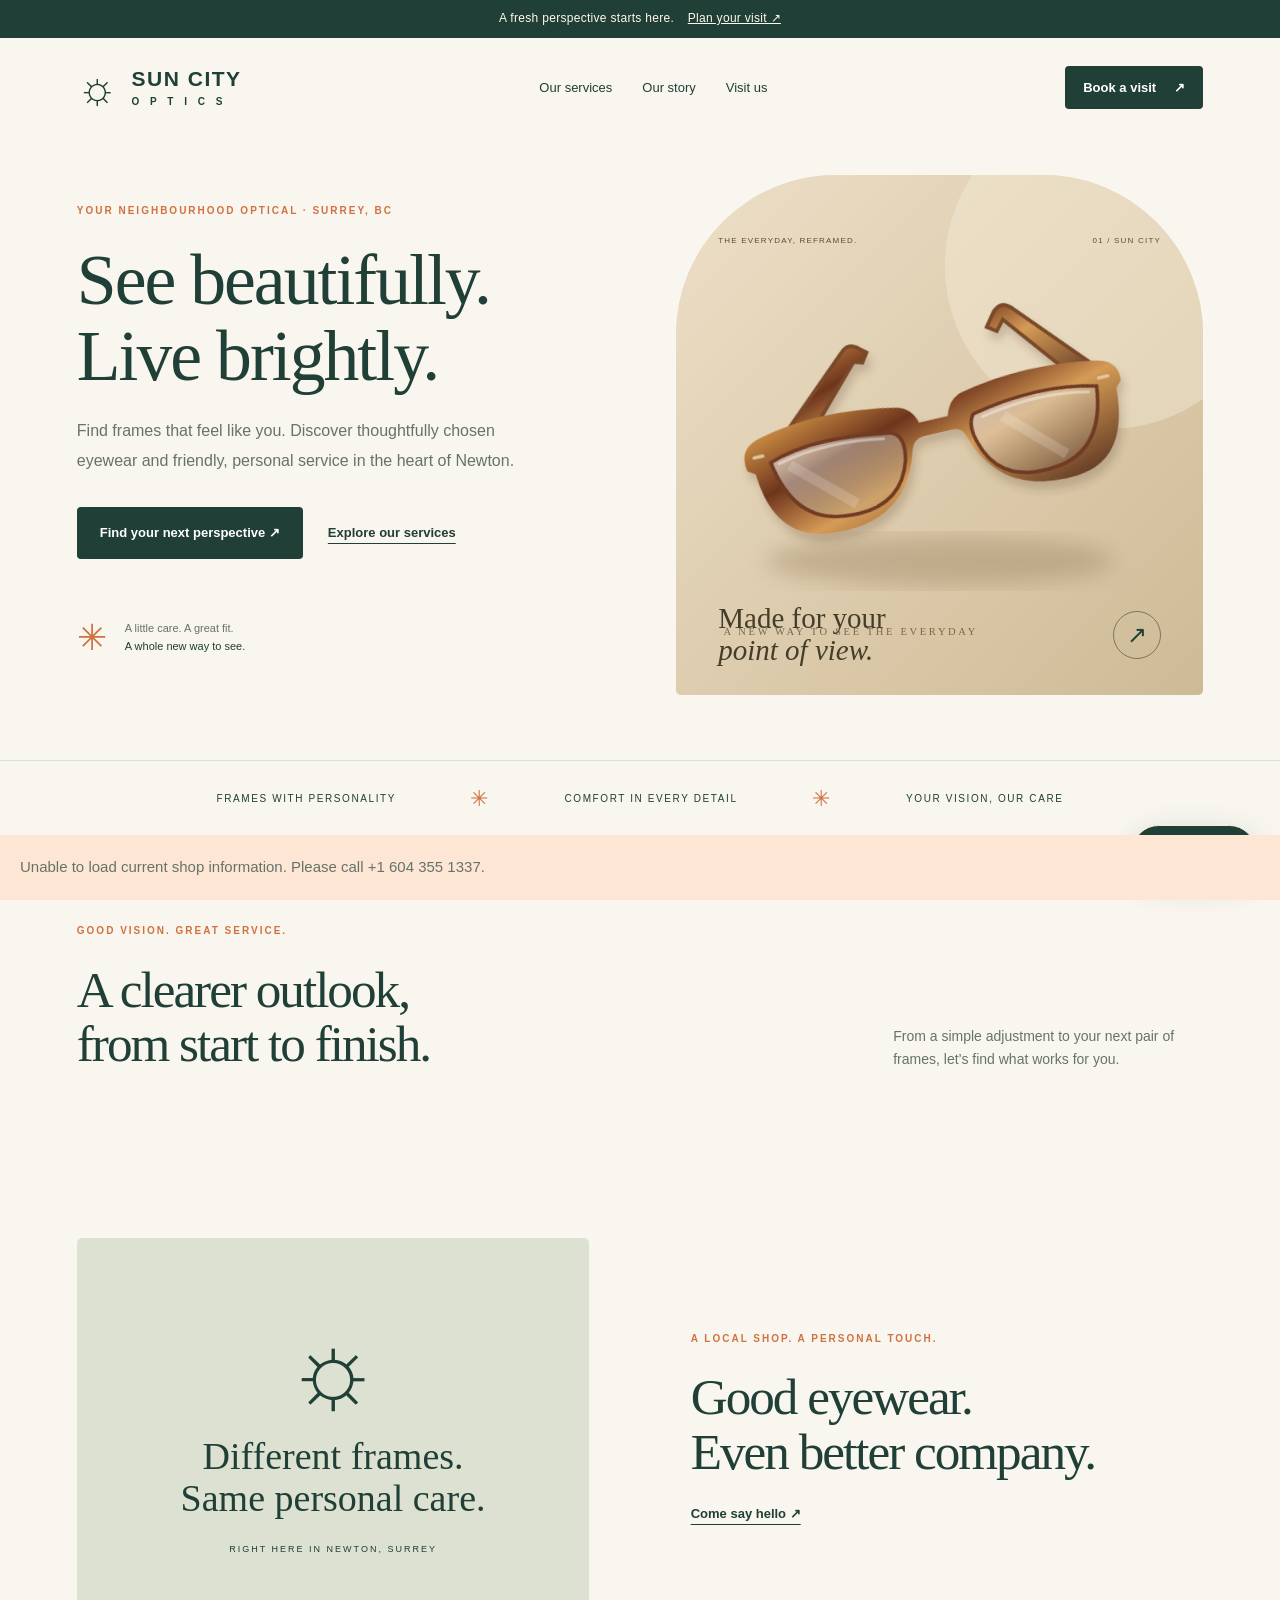
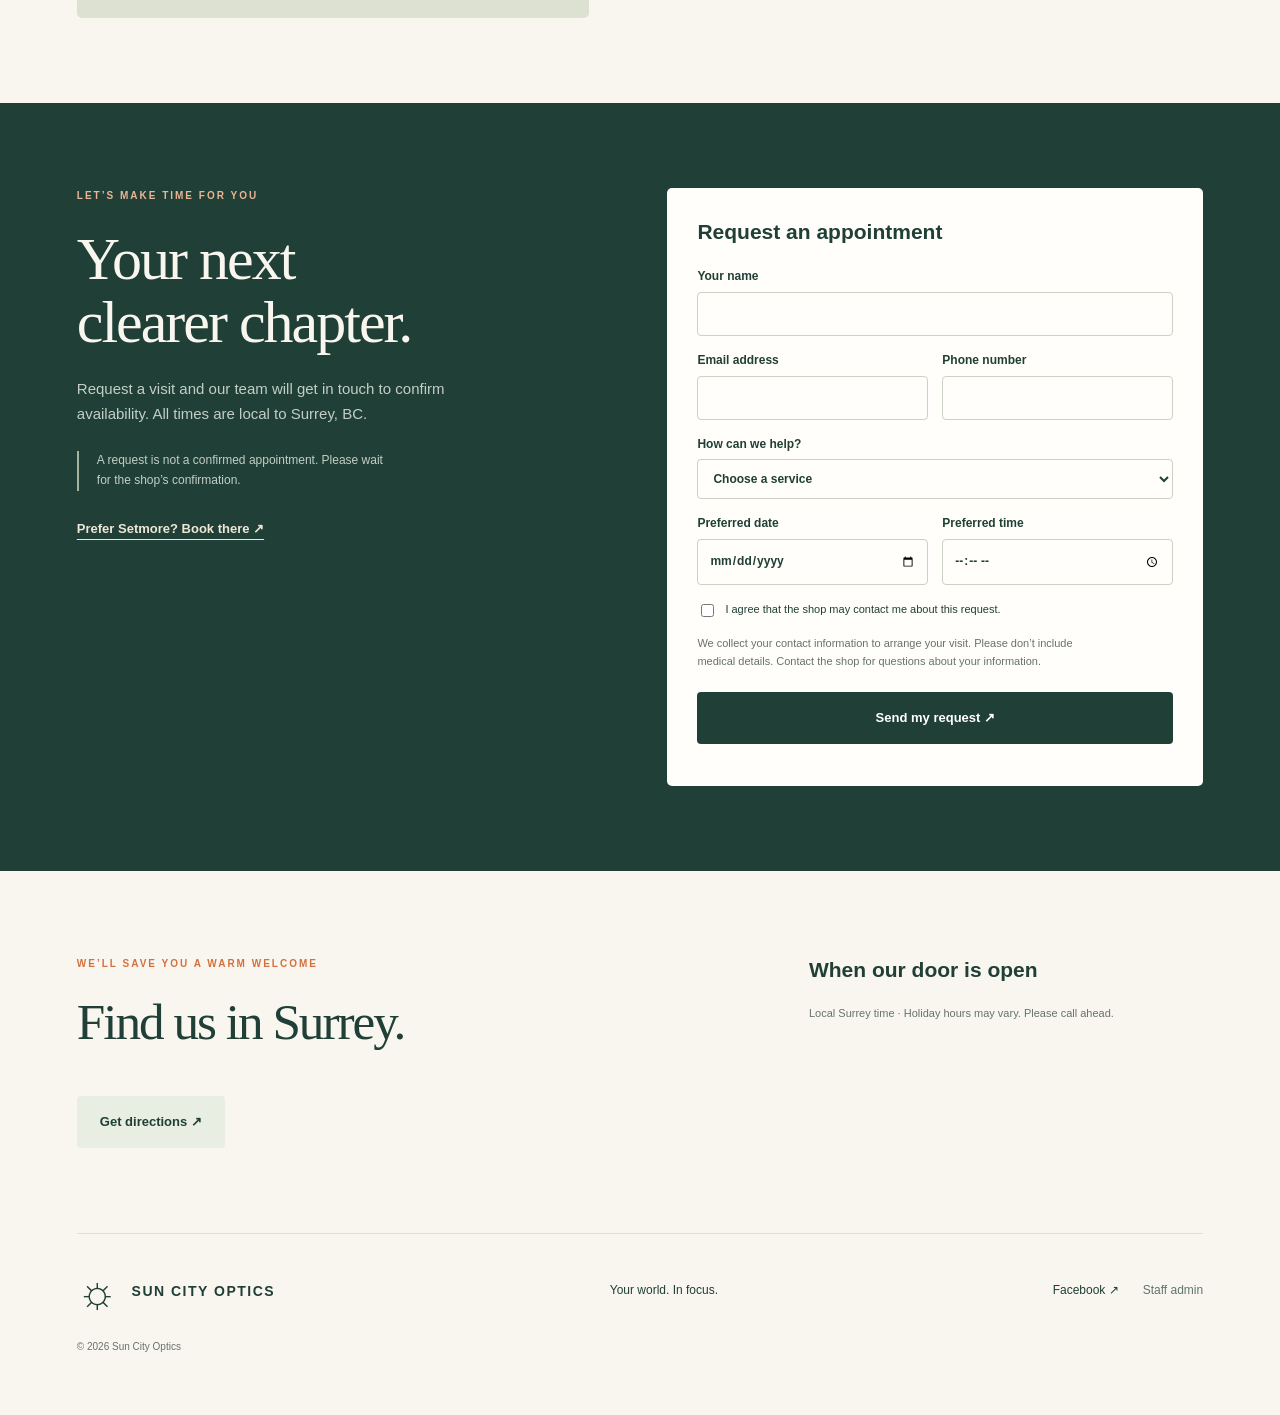
==== index.html @ 2bea0b8e "Add files via upload" ====
<!doctype html><html lang="en"><head><meta charset="utf-8"><meta name="viewport" content="width=device-width, initial-scale=1"><meta name="description" content="Discover eyewear, contact lens fittings and friendly service at Sun City Optics in Surrey, BC."><meta name="theme-color" content="#203f36"><title>Sun City Optics — See beautifully.</title><link rel="stylesheet" href="/style.css"><script defer src="/site.js"></script></head><body><div class="announcement">A fresh perspective starts here. <a href="#booking">Plan your visit ↗</a></div><header class="header"><a href="/" class="brand" aria-label="Sun City Optics home"><span class="brand-icon">☼</span><span>SUN CITY <small>O P T I C S</small></span></a><nav aria-label="Main navigation"><a href="#services">Our services</a><a href="#about">Our story</a><a href="#visit">Visit us</a></nav><a class="button small" href="#booking">Book a visit <span>↗</span></a></header><main><div id="designed-page"><section class="hero"><div class="hero-copy"><p class="eyebrow" data-field="eyebrow">YOUR NEIGHBOURHOOD OPTICAL · SURREY, BC</p><h1 data-field="headline">See beautifully.<br>Live brightly.</h1><p class="lead" data-field="intro">Find frames that feel like you. Discover thoughtfully chosen eyewear and friendly, personal service in the heart of Newton.</p><div class="actions"><a class="button" href="#booking">Find your next perspective ↗</a><a class="text-link" href="#services">Explore our services</a></div><div class="hero-note"><span class="tiny-sun">✳</span><span>A little care. A great fit.<br><strong>A whole new way to see.</strong></span></div></div><div class="hero-art"><div class="art-top"><span>THE EVERYDAY, REFRAMED.</span><span>01 / SUN CITY</span></div><img id="hero-image" src="/eyewear.svg" alt="Sculptural amber eyeglasses on a warm studio background"><div class="art-caption"><span>Made for your<br><em>point of view.</em></span><a href="#booking" aria-label="Request an eyewear appointment">↗</a></div></div></section><div class="ribbon"><span>FRAMES WITH PERSONALITY</span><i>✳</i><span>COMFORT IN EVERY DETAIL</span><i>✳</i><span>YOUR VISION, OUR CARE</span></div><section id="services" class="section"><div class="section-title"><div><p class="eyebrow">GOOD VISION. GREAT SERVICE.</p><h2>A clearer outlook,<br>from start to finish.</h2></div><p>From a simple adjustment to your next pair of frames, let’s find what works for you.</p></div><div id="services-grid" class="service-grid"></div></section><section id="about" class="about section"><div class="about-art"><span class="sunburst">☼</span><p>Different frames.<br>Same personal care.</p><span>RIGHT HERE IN NEWTON, SURREY</span></div><div><p class="eyebrow">A LOCAL SHOP. A PERSONAL TOUCH.</p><h2>Good eyewear.<br>Even better company.</h2><p class="lead" data-field="about"></p><a class="text-link" href="#visit">Come say hello ↗</a></div></section><section id="team" class="section" hidden><p class="eyebrow">THE PEOPLE BEHIND YOUR PERSPECTIVE</p><h2>Meet your team.</h2><div id="team-grid" class="service-grid"></div></section></div><article id="word-page" class="word-page" hidden></article><section id="booking" class="booking section"><div><p class="eyebrow">LET’S MAKE TIME FOR YOU</p><h2>Your next<br>clearer chapter.</h2><p>Request a visit and our team will get in touch to confirm availability. All times are local to Surrey, BC.</p><div class="booking-note">A request is not a confirmed appointment. Please wait for the shop’s confirmation.</div><a id="setmore-link" class="text-link" href="https://suncityoptics.setmore.com/" target="_blank" rel="noopener">Prefer Setmore? Book there ↗</a></div><form id="booking-form" class="form-card"><h3>Request an appointment</h3><label>Your name<input name="name" autocomplete="name" maxlength="100" required></label><div class="form-row"><label>Email address<input type="email" name="email" autocomplete="email" required></label><label>Phone number<input name="phone" autocomplete="tel" required maxlength="40"></label></div><label>How can we help?<select name="service" id="service-select" required><option value="">Choose a service</option></select></label><div class="form-row"><label>Preferred date<input type="date" name="day" required></label><label>Preferred time<input type="time" name="time" required></label></div><label class="trap" aria-hidden="true">Leave empty<input name="website" tabindex="-1" autocomplete="off"></label><label class="check"><input type="checkbox" required> I agree that the shop may contact me about this request.</label><p class="micro">We collect your contact information to arrange your visit. Please don’t include medical details. Contact the shop for questions about your information.</p><button class="button" type="submit">Send my request ↗</button><p id="booking-result" role="status"></p></form></section><section id="visit" class="visit section"><div><p class="eyebrow">WE’LL SAVE YOU A WARM WELCOME</p><h2>Find us in Surrey.</h2><p id="shop-address"></p><div class="contact-links"><a id="shop-phone"></a><a id="shop-email"></a></div><a id="map-link" class="button light" target="_blank" rel="noopener">Get directions ↗</a></div><div><h3>When our door is open</h3><dl id="hours-list"></dl><p class="micro">Local Surrey time · Holiday hours may vary. Please call ahead.</p></div></section></main><footer><div class="brand"><span class="brand-icon">☼</span><span id="footer-name">SUN CITY OPTICS</span></div><span>Your world. In focus.</span><div><a id="facebook-link" target="_blank" rel="noopener">Facebook ↗</a><a class="admin-link" href="/admin">Staff admin</a></div><small>© <span id="year"></span> Sun City Optics</small></footer><button id="chat-launcher" class="chat-launcher" aria-expanded="false" aria-controls="chat-panel">✳ <span>Let’s talk</span></button><section id="chat-panel" class="chat-panel" aria-label="Sun City chat" hidden><div class="chat-head"><div><strong>Sun City, here to help.</strong><small>Quick answers & messages to our team</small></div><button id="chat-close" class="icon-button" aria-label="Close chat">×</button></div><div class="chat-body"><p class="bubble">Hello! Looking for your next pair or planning a visit? Choose a question below.</p><div class="chat-options"><button data-question="hours">Opening hours</button><button data-question="services">Our services</button><button data-question="location">Find the shop</button><button data-question="booking">Book a visit</button></div><p id="chat-answer" class="bubble" hidden></p><button id="message-toggle" class="text-link">Leave a message for staff ↗</button><form id="message-form" hidden><p class="micro">Staff replies are by email. This is not a live chat.</p><label>Your name<input name="name" required maxlength="100"></label><label>Your email<input name="email" type="email" required></label><label>Message<textarea name="message" rows="3" maxlength="3000" required placeholder="Please don’t share medical information."></textarea></label><label class="trap" aria-hidden="true">Leave empty<input name="website" tabindex="-1"></label><button class="button" type="submit">Send message ↗</button><p id="message-result" role="status"></p></form></div></section><p id="load-error" role="alert" hidden>Unable to load current shop information. Please call +1 604 355 1337.</p></body></html>
---- style.css ----
:root{--ink:#203f36;--paper:#f8f6ef;--accent:#d27140;--muted:#66736a;--line:#dbdfd5;--white:#fffefa}*{box-sizing:border-box}html{scroll-behavior:smooth;scroll-padding-top:30px}body{margin:0;background:var(--paper);color:var(--ink);font:15px/1.65 Arial,Helvetica,sans-serif}a{color:inherit;text-decoration:none}button,input,select,textarea{font:inherit}button,a,input,select,textarea{outline-offset:4px}button{cursor:pointer}a:hover{text-decoration:underline}h1,h2,h3,p{margin:0 0 22px}h1,h2{font-family:Georgia,'Times New Roman',serif;font-weight:400;line-height:1.06;letter-spacing:-2px}h1{font-size:clamp(48px,5.6vw,86px);white-space:pre-line}h2{font-size:clamp(38px,4vw,60px)}h3{font-size:21px;line-height:1.3}p{color:var(--muted)}.announcement{background:var(--ink);color:#fff9ed;text-align:center;font-size:12px;padding:9px 15px;letter-spacing:.3px}.announcement a{margin-left:10px;text-decoration:underline}.header{max-width:1440px;margin:auto;display:flex;align-items:center;justify-content:space-between;padding:27px 6%}.brand{display:flex;gap:12px;align-items:center;font-size:21px;line-height:1.1;letter-spacing:1.5px;font-weight:bold}.brand small{display:block;font-size:10px;letter-spacing:4px;margin-top:6px}.brand-icon{font-size:45px;line-height:1;font-weight:normal}.header nav{display:flex;gap:30px;font-size:13px}.button{border:0;border-radius:4px;background:var(--ink);color:#fff;padding:15px 23px;display:inline-flex;align-items:center;justify-content:center;gap:18px;font-weight:600;font-size:13px;text-decoration:none;transition:transform .2s,background .2s}.button:hover{background:#345b4c;transform:translateY(-2px);text-decoration:none}.button.small{padding:11px 18px}.button.light{background:#e8eee1;color:var(--ink)}.button.outline{background:transparent;border:1px solid var(--line);color:var(--ink)}.hero{max-width:1440px;margin:auto;display:grid;grid-template-columns:1.03fr 1fr;gap:5%;padding:38px 6% 65px;align-items:center}.eyebrow{font-size:10px;font-weight:bold;letter-spacing:2px;color:var(--accent);margin-bottom:23px}.hero-copy{padding:24px 0}.lead{font-size:16px;max-width:470px;line-height:1.85}.actions{display:flex;gap:25px;align-items:center;flex-wrap:wrap;margin-top:32px}.text-link{background:none;border:0;padding:0;color:var(--ink);font-size:13px;font-weight:600;text-decoration:underline;text-underline-offset:6px}.hero-note{display:flex;gap:18px;align-items:center;margin-top:49px;font-size:11px;color:var(--muted)}.tiny-sun{color:var(--accent);font-size:36px}.hero-note strong{font-weight:normal;color:var(--ink)}.hero-art{background:#e8d9bf;border-radius:160px 160px 5px 5px;position:relative;overflow:hidden;min-height:520px}.hero-art img{display:block;width:100%;height:520px;object-fit:cover}.art-top{position:absolute;top:59px;left:8%;right:8%;display:flex;justify-content:space-between;gap:10px;z-index:1;font-size:8px;letter-spacing:1.2px;color:#604c34}.art-caption{position:absolute;bottom:28px;left:8%;right:8%;display:flex;justify-content:space-between;align-items:center}.art-caption span{font:29px/1.1 Georgia,serif;color:#453d2b}.art-caption a{border:1px solid #80735e;width:48px;height:48px;border-radius:50%;display:grid;place-items:center;font-size:24px}.ribbon{border-top:1px solid var(--line);border-bottom:1px solid var(--line);display:flex;justify-content:center;align-items:center;gap:6%;padding:20px;font-size:10px;letter-spacing:1.6px}.ribbon i{font-size:22px;color:var(--accent);font-style:normal}.section{max-width:1440px;padding:85px 6%;margin:auto}.section-title{display:flex;align-items:flex-end;justify-content:space-between;gap:45px;margin-bottom:35px}.section-title p:last-child{max-width:310px;font-size:14px}.service-grid{display:grid;grid-template-columns:repeat(3,1fr);gap:17px}.service-card{background:var(--white);padding:28px;border:1px solid var(--line);border-radius:5px;position:relative}.service-card .index{display:block;color:var(--accent);font:28px Georgia,serif;margin-bottom:28px}.service-card h3{font-size:18px;margin-bottom:12px}.service-card p{font-size:13px;min-height:44px}.service-card .card-bottom{border-top:1px solid var(--line);padding-top:15px;display:flex;justify-content:space-between;font-size:11px}.about{display:grid;grid-template-columns:1fr 1fr;align-items:center;gap:9%;padding-top:25px}.about-art{background:#dce1d2;min-height:380px;border-radius:5px;padding:35px;display:flex;flex-direction:column;align-items:center;justify-content:center;text-align:center}.sunburst{font-size:105px;color:var(--ink);line-height:1.3}.about-art p{font:38px/1.1 Georgia,serif;color:var(--ink)}.about-art>span:last-child{font-size:9px;letter-spacing:2px}.booking{background:var(--ink);color:var(--paper);display:grid;grid-template-columns:.85fr 1fr;gap:12%;max-width:none;padding-left:max(6%,calc((100% - 1268px)/2));padding-right:max(6%,calc((100% - 1268px)/2))}.booking p{color:#c3cfc6;max-width:380px}.booking .eyebrow{color:#e8b695}.booking h2{font-size:60px}.booking-note{border-left:2px solid #a3b39e;padding-left:18px;font-size:12px;color:#c3cfc6;max-width:320px;margin:25px 0}.booking .text-link{color:#eee7d8}.form-card{background:var(--white);border-radius:5px;padding:30px;color:var(--ink)}label{display:flex;flex-direction:column;gap:5px;font-size:12px;font-weight:600;margin-bottom:15px}input,select,textarea{background:#fffefa;color:var(--ink);border:1px solid #cbd1c5;border-radius:4px;padding:11px;width:100%;min-width:0}textarea{resize:vertical}.form-row{display:grid;grid-template-columns:1fr 1fr;gap:14px}.check{flex-direction:row;align-items:flex-start;font-weight:normal;gap:8px;font-size:11px}.check input{width:auto;margin-top:4px}.micro,.booking .micro{font-size:11px;color:var(--muted);line-height:1.6}.form-card .button{width:100%}.form-card #booking-result{color:var(--ink);margin-top:12px;margin-bottom:0}.trap{position:absolute;left:-10000px;width:1px;height:1px;overflow:hidden}.visit{display:grid;grid-template-columns:1fr .7fr;gap:15%}.contact-links{display:flex;flex-direction:column;gap:5px;margin:20px 0}.visit dl{margin:0}.visit dl div{display:flex;justify-content:space-between;border-bottom:1px solid var(--line);padding:7px 0;font-size:13px}.visit dd{margin:0}footer{border-top:1px solid var(--line);margin:0 6%;padding:35px 0 60px;display:flex;align-items:center;flex-wrap:wrap;justify-content:space-between;gap:25px;font-size:12px}footer .brand{font-size:14px}footer small{flex-basis:100%;color:var(--muted)}footer>div:last-of-type{display:flex;gap:24px}.admin-link{opacity:.7}.chat-launcher{position:fixed;right:24px;bottom:22px;border:1px solid #f5efdf;background:var(--ink);color:#fff;border-radius:50px;padding:14px 22px;box-shadow:0 8px 30px #203f362b;z-index:15;font-size:14px}.chat-launcher>span{margin-left:7px}.chat-panel{position:fixed;right:24px;bottom:88px;width:355px;max-width:calc(100vw - 24px);max-height:calc(100dvh - 115px);overflow:auto;background:var(--white);border:1px solid var(--line);border-radius:14px;box-shadow:0 12px 60px #203f3630;z-index:16}.chat-head{background:var(--ink);color:white;padding:20px;display:flex;justify-content:space-between;gap:10px}.chat-head small{display:block;font-size:10px;color:#d3decf;margin-top:4px}.icon-button{border:0;background:none;color:inherit;font-size:25px;padding:0 5px}.chat-body{padding:20px}.bubble{background:#eff1e8;border-radius:0 12px 12px 12px;padding:13px;font-size:12px;white-space:pre-line;color:var(--ink);margin-bottom:15px}.chat-options{display:flex;flex-wrap:wrap;gap:7px;margin-bottom:20px}.chat-options button{border:1px solid var(--line);background:transparent;border-radius:20px;font-size:11px;padding:7px 10px;color:var(--ink)}#message-form{margin-top:18px}#message-result{font-size:12px}.word-page{max-width:1100px;margin:40px auto;padding:30px 6%;overflow-wrap:anywhere}.word-page img{max-width:100%;height:auto;border-radius:5px}.word-page h1,.word-page h2,.word-page h3{margin-top:22px}.word-page a{color:var(--ink);text-decoration:underline}.word-page p{color:inherit}.table-scroll{overflow-x:auto}.word-page table{border-collapse:collapse;width:100%;margin:20px 0}.word-page td{border:1px solid var(--line);padding:14px;vertical-align:top}.word-page h4,.word-page h5,.word-page h6{font-size:20px}.word-page p:empty{height:8px}[hidden]{display:none!important}#load-error{background:#fee6d4;padding:20px;position:fixed;bottom:0;left:0;right:0;margin:0;z-index:30}.admin-body{background:#eef0e8}.admin-shell{display:grid;grid-template-columns:225px 1fr;min-height:100vh}.sidebar{background:var(--ink);color:#eef1e6;padding:30px 20px;display:flex;flex-direction:column;gap:7px}.sidebar .brand{font-size:15px;margin-bottom:35px}.sidebar button{border:0;background:none;color:#d8e2d7;text-align:left;padding:11px 14px;border-radius:5px;font-size:13px}.sidebar button.active{background:#36584a;color:white}.sidebar>a{font-size:12px;margin:20px 14px}.sidebar .spacer{flex:1}.admin-main{padding:35px 5%;max-width:1600px;width:100%;min-width:0}.admin-top{display:flex;justify-content:space-between;align-items:center;margin-bottom:35px}.admin-top h1{font-size:40px;margin-bottom:5px;letter-spacing:-1px}.admin-top p{font-size:12px;margin:0}.panel{background:var(--white);border:1px solid var(--line);border-radius:7px;padding:25px;margin-bottom:22px}.panel h2{font-family:Arial,sans-serif;letter-spacing:0;font-size:20px;margin-bottom:10px}.panel p{font-size:13px}.stats{display:grid;grid-template-columns:repeat(4,1fr);gap:15px;margin-bottom:25px}.stat{background:var(--white);padding:22px;border:1px solid var(--line);border-radius:7px}.stat strong{display:block;font:40px Georgia,serif}.stat span{font-size:11px;color:var(--muted)}table.admin-table{border-collapse:collapse;width:100%;font-size:12px}table.admin-table th{text-align:left;color:var(--muted);font-weight:normal;font-size:10px;text-transform:uppercase;letter-spacing:.6px}table.admin-table td,table.admin-table th{padding:14px 12px;border-bottom:1px solid var(--line);vertical-align:top}table.admin-table td:first-child,table.admin-table th:first-child{padding-left:0}table.admin-table select{padding:7px;min-width:100px;font-size:11px}.pill{border-radius:20px;background:#e4ebdb;padding:4px 9px;white-space:nowrap;font-size:10px}.empty{padding:25px 0;color:var(--muted);text-align:center}.tab-content .panel>p{max-width:740px}.admin-grid{display:grid;grid-template-columns:1fr 1fr;gap:20px}.admin-main .button{padding:10px 18px;font-size:12px}.admin-main textarea{min-height:100px}.help{background:#e9eddf;padding:17px;border-radius:5px;font-size:12px;margin-bottom:20px}.admin-main .eyebrow{margin-bottom:6px}.notice{position:fixed;top:15px;right:20px;background:#203f36;color:white;padding:13px 22px;border-radius:6px;max-width:90vw;z-index:40;box-shadow:0 6px 30px #0002}.login-wrap{min-height:100vh;display:grid;place-items:center;padding:25px}.login-card{width:420px;max-width:100%;background:var(--white);padding:40px;border-radius:10px;border:1px solid var(--line)}.login-card .brand{margin-bottom:35px}.login-card h1{font-size:35px;letter-spacing:-1px}.login-card .button{width:100%;margin-bottom:15px}.login-card p{font-size:12px}iframe.word-preview{width:100%;height:500px;border:1px solid var(--line);background:white;margin-top:20px}.message-card{border-bottom:1px solid var(--line);padding:20px 0}.message-card p{white-space:pre-wrap}.message-card h3{font-size:15px;margin-bottom:5px}.message-card .actions{margin-top:10px}.service-editor{border-top:1px solid var(--line);padding:15px 0}.toolbar{display:flex;gap:10px;flex-wrap:wrap;align-items:center;margin-bottom:20px}.toolbar input,.toolbar select{width:auto;max-width:100%}.error-text{color:#9f3428!important}.success-text{color:#285d42!important}button:disabled{opacity:.6;cursor:wait}
@media(min-width:1500px){.hero-art img{height:580px}.hero-art{min-height:580px}}@media(max-width:1000px){.header nav{gap:15px}.hero{gap:4%;padding-top:10px}.hero-art,.hero-art img{min-height:420px;height:420px}.hero h1{font-size:58px}.service-grid{grid-template-columns:repeat(2,1fr)}.actions{gap:18px}.booking{gap:6%}.admin-shell{grid-template-columns:190px 1fr}.admin-main{padding:25px 4%}.stats{grid-template-columns:repeat(2,1fr)}.admin-grid{grid-template-columns:1fr}}@media(max-width:700px){.header{padding:20px 6%}.header nav{display:none}.brand{font-size:17px}.brand-icon{font-size:36px}.hero{grid-template-columns:1fr;padding-bottom:35px}.hero h1{font-size:58px}.hero-copy{padding:20px 0}.hero-note{margin-top:25px}.hero-art{margin-top:15px}.hero-art,.hero-art img{min-height:420px;height:420px}.art-top{top:45px}.ribbon{gap:15px;font-size:8px;overflow:hidden}.ribbon span:last-child,.ribbon i:last-of-type{display:none}.section{padding:55px 6%}.section-title{display:block}.section-title p:last-child{max-width:none}.service-grid{grid-template-columns:1fr 1fr;gap:12px}.service-card{padding:20px}.service-card h3{font-size:16px}.service-card p{min-height:65px;font-size:12px}.about{grid-template-columns:1fr;gap:35px}.about-art{min-height:300px}.booking{grid-template-columns:1fr;gap:30px}.booking h2{font-size:48px}.booking p{max-width:none}.booking-note{max-width:none}.form-card{padding:23px}.form-row{grid-template-columns:1fr;gap:0}.visit{grid-template-columns:1fr;gap:40px}.chat-launcher{right:15px;bottom:15px}.chat-panel{right:12px;bottom:78px}footer{align-items:flex-start}footer>span{display:none}.admin-shell{display:block}.sidebar{padding:15px;display:flex;flex-direction:row;flex-wrap:wrap;gap:4px}.sidebar .brand{width:100%;margin:0 0 12px}.sidebar button{padding:8px 11px;font-size:11px}.sidebar .spacer{display:none}.sidebar>a{margin:8px 12px}.admin-main{padding:25px 5%}.admin-top h1{font-size:34px}.admin-top .button{padding:8px 12px}.panel{padding:19px}.word-page{padding:10px 6%}.word-page h1{font-size:45px}.word-page h2{font-size:35px}}@media(prefers-reduced-motion:reduce){html{scroll-behavior:auto}*{transition:none!important}}

.audit-details{font:11px/1.6 monospace;white-space:pre-wrap;overflow-wrap:anywhere;max-width:450px;margin:0}#signed-in-as{margin-bottom:12px}
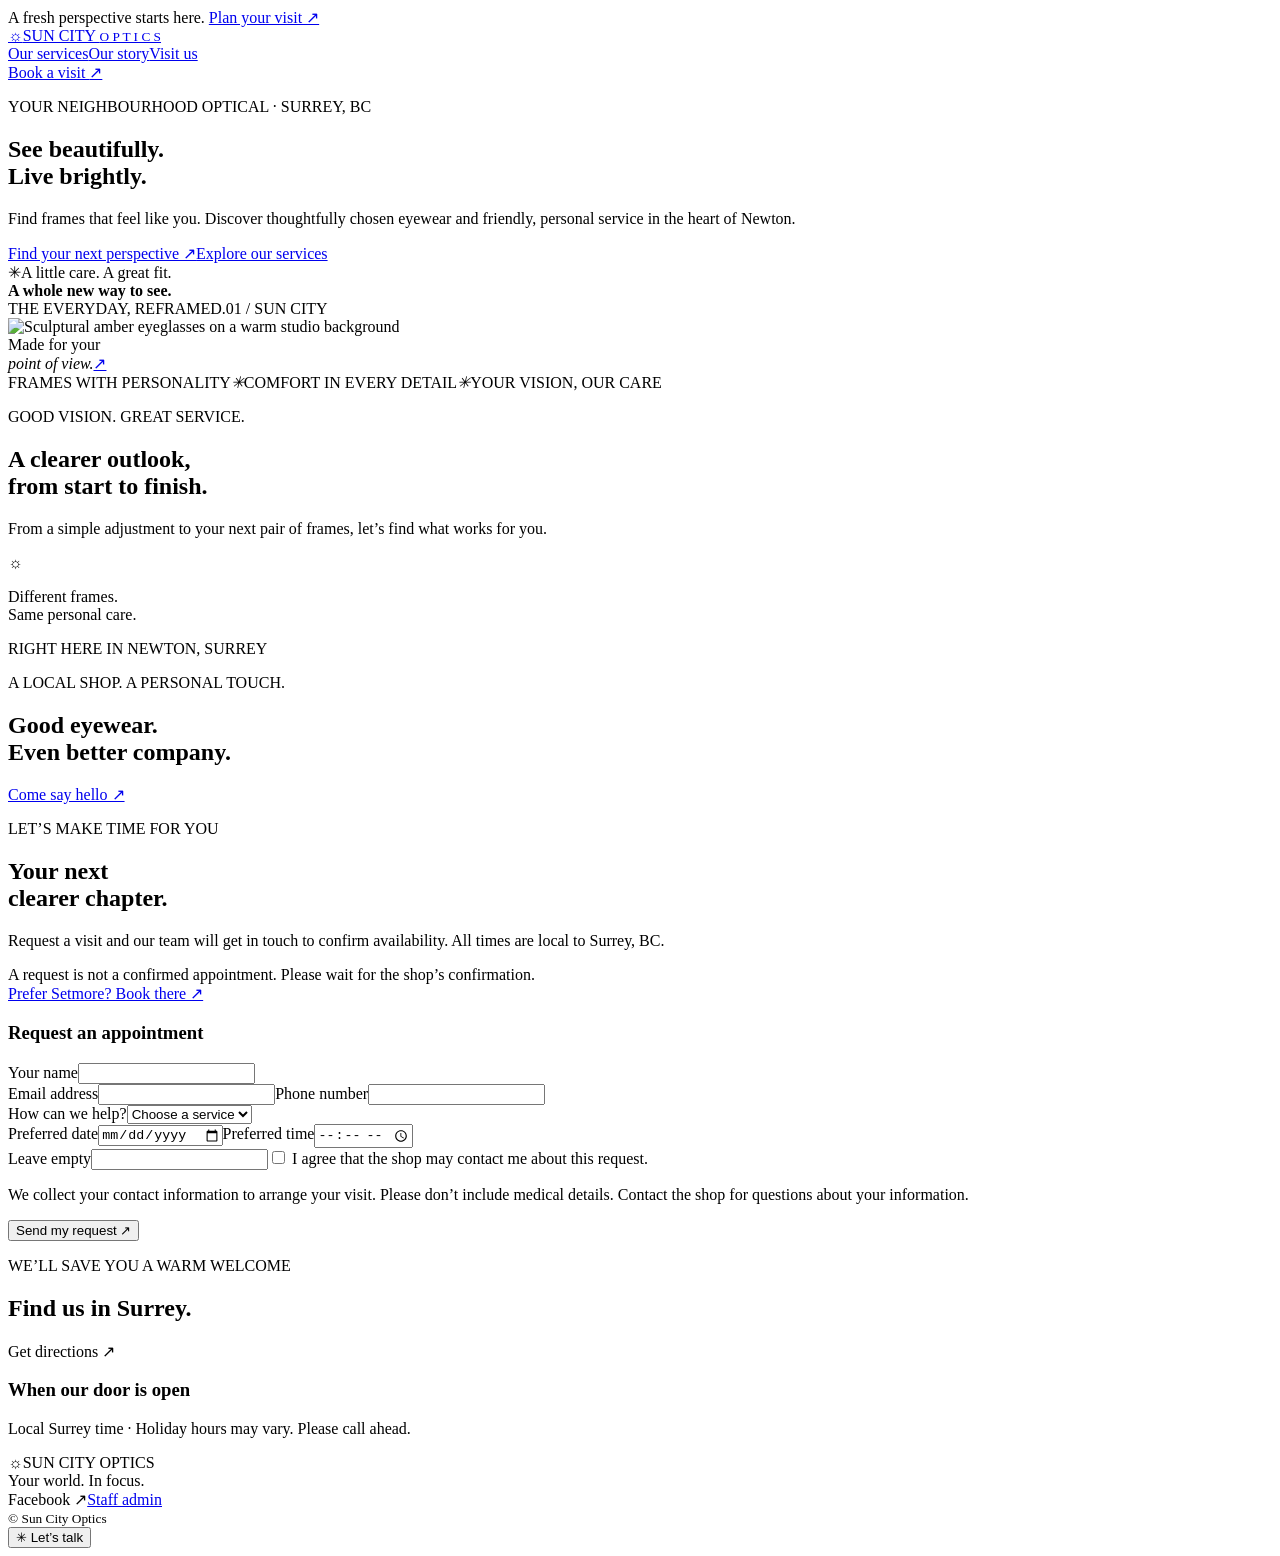
==== commit 265938fe: "Add files via upload" ====
--- a/index.html
+++ b/index.html
@@ -1 +1 @@
-<!doctype html><html lang="en"><head><meta charset="utf-8"><meta name="viewport" content="width=device-width, initial-scale=1"><meta name="description" content="Discover eyewear, contact lens fittings and friendly service at Sun City Optics in Surrey, BC."><meta name="theme-color" content="#203f36"><title>Sun City Optics — See beautifully.</title><link rel="stylesheet" href="/style.css"><script defer src="/site.js"></script></head><body><div class="announcement">A fresh perspective starts here. <a href="#booking">Plan your visit ↗</a></div><header class="header"><a href="/" class="brand" aria-label="Sun City Optics home"><span class="brand-icon">☼</span><span>SUN CITY <small>O P T I C S</small></span></a><nav aria-label="Main navigation"><a href="#services">Our services</a><a href="#about">Our story</a><a href="#visit">Visit us</a></nav><a class="button small" href="#booking">Book a visit <span>↗</span></a></header><main><div id="designed-page"><section class="hero"><div class="hero-copy"><p class="eyebrow" data-field="eyebrow">YOUR NEIGHBOURHOOD OPTICAL · SURREY, BC</p><h1 data-field="headline">See beautifully.<br>Live brightly.</h1><p class="lead" data-field="intro">Find frames that feel like you. Discover thoughtfully chosen eyewear and friendly, personal service in the heart of Newton.</p><div class="actions"><a class="button" href="#booking">Find your next perspective ↗</a><a class="text-link" href="#services">Explore our services</a></div><div class="hero-note"><span class="tiny-sun">✳</span><span>A little care. A great fit.<br><strong>A whole new way to see.</strong></span></div></div><div class="hero-art"><div class="art-top"><span>THE EVERYDAY, REFRAMED.</span><span>01 / SUN CITY</span></div><img id="hero-image" src="/eyewear.svg" alt="Sculptural amber eyeglasses on a warm studio background"><div class="art-caption"><span>Made for your<br><em>point of view.</em></span><a href="#booking" aria-label="Request an eyewear appointment">↗</a></div></div></section><div class="ribbon"><span>FRAMES WITH PERSONALITY</span><i>✳</i><span>COMFORT IN EVERY DETAIL</span><i>✳</i><span>YOUR VISION, OUR CARE</span></div><section id="services" class="section"><div class="section-title"><div><p class="eyebrow">GOOD VISION. GREAT SERVICE.</p><h2>A clearer outlook,<br>from start to finish.</h2></div><p>From a simple adjustment to your next pair of frames, let’s find what works for you.</p></div><div id="services-grid" class="service-grid"></div></section><section id="about" class="about section"><div class="about-art"><span class="sunburst">☼</span><p>Different frames.<br>Same personal care.</p><span>RIGHT HERE IN NEWTON, SURREY</span></div><div><p class="eyebrow">A LOCAL SHOP. A PERSONAL TOUCH.</p><h2>Good eyewear.<br>Even better company.</h2><p class="lead" data-field="about"></p><a class="text-link" href="#visit">Come say hello ↗</a></div></section><section id="team" class="section" hidden><p class="eyebrow">THE PEOPLE BEHIND YOUR PERSPECTIVE</p><h2>Meet your team.</h2><div id="team-grid" class="service-grid"></div></section></div><article id="word-page" class="word-page" hidden></article><section id="booking" class="booking section"><div><p class="eyebrow">LET’S MAKE TIME FOR YOU</p><h2>Your next<br>clearer chapter.</h2><p>Request a visit and our team will get in touch to confirm availability. All times are local to Surrey, BC.</p><div class="booking-note">A request is not a confirmed appointment. Please wait for the shop’s confirmation.</div><a id="setmore-link" class="text-link" href="https://suncityoptics.setmore.com/" target="_blank" rel="noopener">Prefer Setmore? Book there ↗</a></div><form id="booking-form" class="form-card"><h3>Request an appointment</h3><label>Your name<input name="name" autocomplete="name" maxlength="100" required></label><div class="form-row"><label>Email address<input type="email" name="email" autocomplete="email" required></label><label>Phone number<input name="phone" autocomplete="tel" required maxlength="40"></label></div><label>How can we help?<select name="service" id="service-select" required><option value="">Choose a service</option></select></label><div class="form-row"><label>Preferred date<input type="date" name="day" required></label><label>Preferred time<input type="time" name="time" required></label></div><label class="trap" aria-hidden="true">Leave empty<input name="website" tabindex="-1" autocomplete="off"></label><label class="check"><input type="checkbox" required> I agree that the shop may contact me about this request.</label><p class="micro">We collect your contact information to arrange your visit. Please don’t include medical details. Contact the shop for questions about your information.</p><button class="button" type="submit">Send my request ↗</button><p id="booking-result" role="status"></p></form></section><section id="visit" class="visit section"><div><p class="eyebrow">WE’LL SAVE YOU A WARM WELCOME</p><h2>Find us in Surrey.</h2><p id="shop-address"></p><div class="contact-links"><a id="shop-phone"></a><a id="shop-email"></a></div><a id="map-link" class="button light" target="_blank" rel="noopener">Get directions ↗</a></div><div><h3>When our door is open</h3><dl id="hours-list"></dl><p class="micro">Local Surrey time · Holiday hours may vary. Please call ahead.</p></div></section></main><footer><div class="brand"><span class="brand-icon">☼</span><span id="footer-name">SUN CITY OPTICS</span></div><span>Your world. In focus.</span><div><a id="facebook-link" target="_blank" rel="noopener">Facebook ↗</a><a class="admin-link" href="/admin">Staff admin</a></div><small>© <span id="year"></span> Sun City Optics</small></footer><button id="chat-launcher" class="chat-launcher" aria-expanded="false" aria-controls="chat-panel">✳ <span>Let’s talk</span></button><section id="chat-panel" class="chat-panel" aria-label="Sun City chat" hidden><div class="chat-head"><div><strong>Sun City, here to help.</strong><small>Quick answers & messages to our team</small></div><button id="chat-close" class="icon-button" aria-label="Close chat">×</button></div><div class="chat-body"><p class="bubble">Hello! Looking for your next pair or planning a visit? Choose a question below.</p><div class="chat-options"><button data-question="hours">Opening hours</button><button data-question="services">Our services</button><button data-question="location">Find the shop</button><button data-question="booking">Book a visit</button></div><p id="chat-answer" class="bubble" hidden></p><button id="message-toggle" class="text-link">Leave a message for staff ↗</button><form id="message-form" hidden><p class="micro">Staff replies are by email. This is not a live chat.</p><label>Your name<input name="name" required maxlength="100"></label><label>Your email<input name="email" type="email" required></label><label>Message<textarea name="message" rows="3" maxlength="3000" required placeholder="Please don’t share medical information."></textarea></label><label class="trap" aria-hidden="true">Leave empty<input name="website" tabindex="-1"></label><button class="button" type="submit">Send message ↗</button><p id="message-result" role="status"></p></form></div></section><p id="load-error" role="alert" hidden>Unable to load current shop information. Please call +1 604 355 1337.</p></body></html>
+<!doctype html><html lang="en"><head><meta charset="utf-8"><meta name="viewport" content="width=device-width, initial-scale=1"><meta name="description" content="Discover eyewear, contact lens fittings and friendly service at Sun City Optics in Surrey, BC."><meta name="theme-color" content="#203f36"><title>Sun City Optics — See beautifully.</title><link rel="stylesheet" href="/suncityoptics/style.css"><script defer src="/suncityoptics/site.js"></script></head><body><div class="announcement">A fresh perspective starts here. <a href="#booking">Plan your visit ↗</a></div><header class="header"><a href="/suncityoptics/index.html" class="brand" aria-label="Sun City Optics home"><span class="brand-icon">☼</span><span>SUN CITY <small>O P T I C S</small></span></a><nav aria-label="Main navigation"><a href="#services">Our services</a><a href="#about">Our story</a><a href="#visit">Visit us</a></nav><a class="button small" href="#booking">Book a visit <span>↗</span></a></header><main><div id="designed-page"><section class="hero"><div class="hero-copy"><p class="eyebrow" data-field="eyebrow">YOUR NEIGHBOURHOOD OPTICAL · SURREY, BC</p><h1 data-field="headline">See beautifully.<br>Live brightly.</h1><p class="lead" data-field="intro">Find frames that feel like you. Discover thoughtfully chosen eyewear and friendly, personal service in the heart of Newton.</p><div class="actions"><a class="button" href="#booking">Find your next perspective ↗</a><a class="text-link" href="#services">Explore our services</a></div><div class="hero-note"><span class="tiny-sun">✳</span><span>A little care. A great fit.<br><strong>A whole new way to see.</strong></span></div></div><div class="hero-art"><div class="art-top"><span>THE EVERYDAY, REFRAMED.</span><span>01 / SUN CITY</span></div><img id="hero-image" src="/suncityoptics/eyewear.svg" alt="Sculptural amber eyeglasses on a warm studio background"><div class="art-caption"><span>Made for your<br><em>point of view.</em></span><a href="#booking" aria-label="Request an eyewear appointment">↗</a></div></div></section><div class="ribbon"><span>FRAMES WITH PERSONALITY</span><i>✳</i><span>COMFORT IN EVERY DETAIL</span><i>✳</i><span>YOUR VISION, OUR CARE</span></div><section id="services" class="section"><div class="section-title"><div><p class="eyebrow">GOOD VISION. GREAT SERVICE.</p><h2>A clearer outlook,<br>from start to finish.</h2></div><p>From a simple adjustment to your next pair of frames, let’s find what works for you.</p></div><div id="services-grid" class="service-grid"></div></section><section id="about" class="about section"><div class="about-art"><span class="sunburst">☼</span><p>Different frames.<br>Same personal care.</p><span>RIGHT HERE IN NEWTON, SURREY</span></div><div><p class="eyebrow">A LOCAL SHOP. A PERSONAL TOUCH.</p><h2>Good eyewear.<br>Even better company.</h2><p class="lead" data-field="about"></p><a class="text-link" href="#visit">Come say hello ↗</a></div></section><section id="team" class="section" hidden><p class="eyebrow">THE PEOPLE BEHIND YOUR PERSPECTIVE</p><h2>Meet your team.</h2><div id="team-grid" class="service-grid"></div></section></div><article id="word-page" class="word-page" hidden></article><section id="booking" class="booking section"><div><p class="eyebrow">LET’S MAKE TIME FOR YOU</p><h2>Your next<br>clearer chapter.</h2><p>Request a visit and our team will get in touch to confirm availability. All times are local to Surrey, BC.</p><div class="booking-note">A request is not a confirmed appointment. Please wait for the shop’s confirmation.</div><a id="setmore-link" class="text-link" href="https://suncityoptics.setmore.com/" target="_blank" rel="noopener">Prefer Setmore? Book there ↗</a></div><form id="booking-form" class="form-card"><h3>Request an appointment</h3><label>Your name<input name="name" autocomplete="name" maxlength="100" required></label><div class="form-row"><label>Email address<input type="email" name="email" autocomplete="email" required></label><label>Phone number<input name="phone" autocomplete="tel" required maxlength="40"></label></div><label>How can we help?<select name="service" id="service-select" required><option value="">Choose a service</option></select></label><div class="form-row"><label>Preferred date<input type="date" name="day" required></label><label>Preferred time<input type="time" name="time" required></label></div><label class="trap" aria-hidden="true">Leave empty<input name="website" tabindex="-1" autocomplete="off"></label><label class="check"><input type="checkbox" required> I agree that the shop may contact me about this request.</label><p class="micro">We collect your contact information to arrange your visit. Please don’t include medical details. Contact the shop for questions about your information.</p><button class="button" type="submit">Send my request ↗</button><p id="booking-result" role="status"></p></form></section><section id="visit" class="visit section"><div><p class="eyebrow">WE’LL SAVE YOU A WARM WELCOME</p><h2>Find us in Surrey.</h2><p id="shop-address"></p><div class="contact-links"><a id="shop-phone"></a><a id="shop-email"></a></div><a id="map-link" class="button light" target="_blank" rel="noopener">Get directions ↗</a></div><div><h3>When our door is open</h3><dl id="hours-list"></dl><p class="micro">Local Surrey time · Holiday hours may vary. Please call ahead.</p></div></section></main><footer><div class="brand"><span class="brand-icon">☼</span><span id="footer-name">SUN CITY OPTICS</span></div><span>Your world. In focus.</span><div><a id="facebook-link" target="_blank" rel="noopener">Facebook ↗</a><a class="admin-link" href="/suncityoptics/admin">Staff admin</a></div><small>© <span id="year"></span> Sun City Optics</small></footer><button id="chat-launcher" class="chat-launcher" aria-expanded="false" aria-controls="chat-panel">✳ <span>Let’s talk</span></button><section id="chat-panel" class="chat-panel" aria-label="Sun City chat" hidden><div class="chat-head"><div><strong>Sun City, here to help.</strong><small>Quick answers & messages to our team</small></div><button id="chat-close" class="icon-button" aria-label="Close chat">×</button></div><div class="chat-body"><p class="bubble">Hello! Looking for your next pair or planning a visit? Choose a question below.</p><div class="chat-options"><button data-question="hours">Opening hours</button><button data-question="services">Our services</button><button data-question="location">Find the shop</button><button data-question="booking">Book a visit</button></div><p id="chat-answer" class="bubble" hidden></p><button id="message-toggle" class="text-link">Leave a message for staff ↗</button><form id="message-form" hidden><p class="micro">Staff replies are by email. This is not a live chat.</p><label>Your name<input name="name" required maxlength="100"></label><label>Your email<input name="email" type="email" required></label><label>Message<textarea name="message" rows="3" maxlength="3000" required placeholder="Please don’t share medical information."></textarea></label><label class="trap" aria-hidden="true">Leave empty<input name="website" tabindex="-1"></label><button class="button" type="submit">Send message ↗</button><p id="message-result" role="status"></p></form></div></section><p id="load-error" role="alert" hidden>Unable to load current shop information. Please call +1 604 355 1337.</p></body></html>
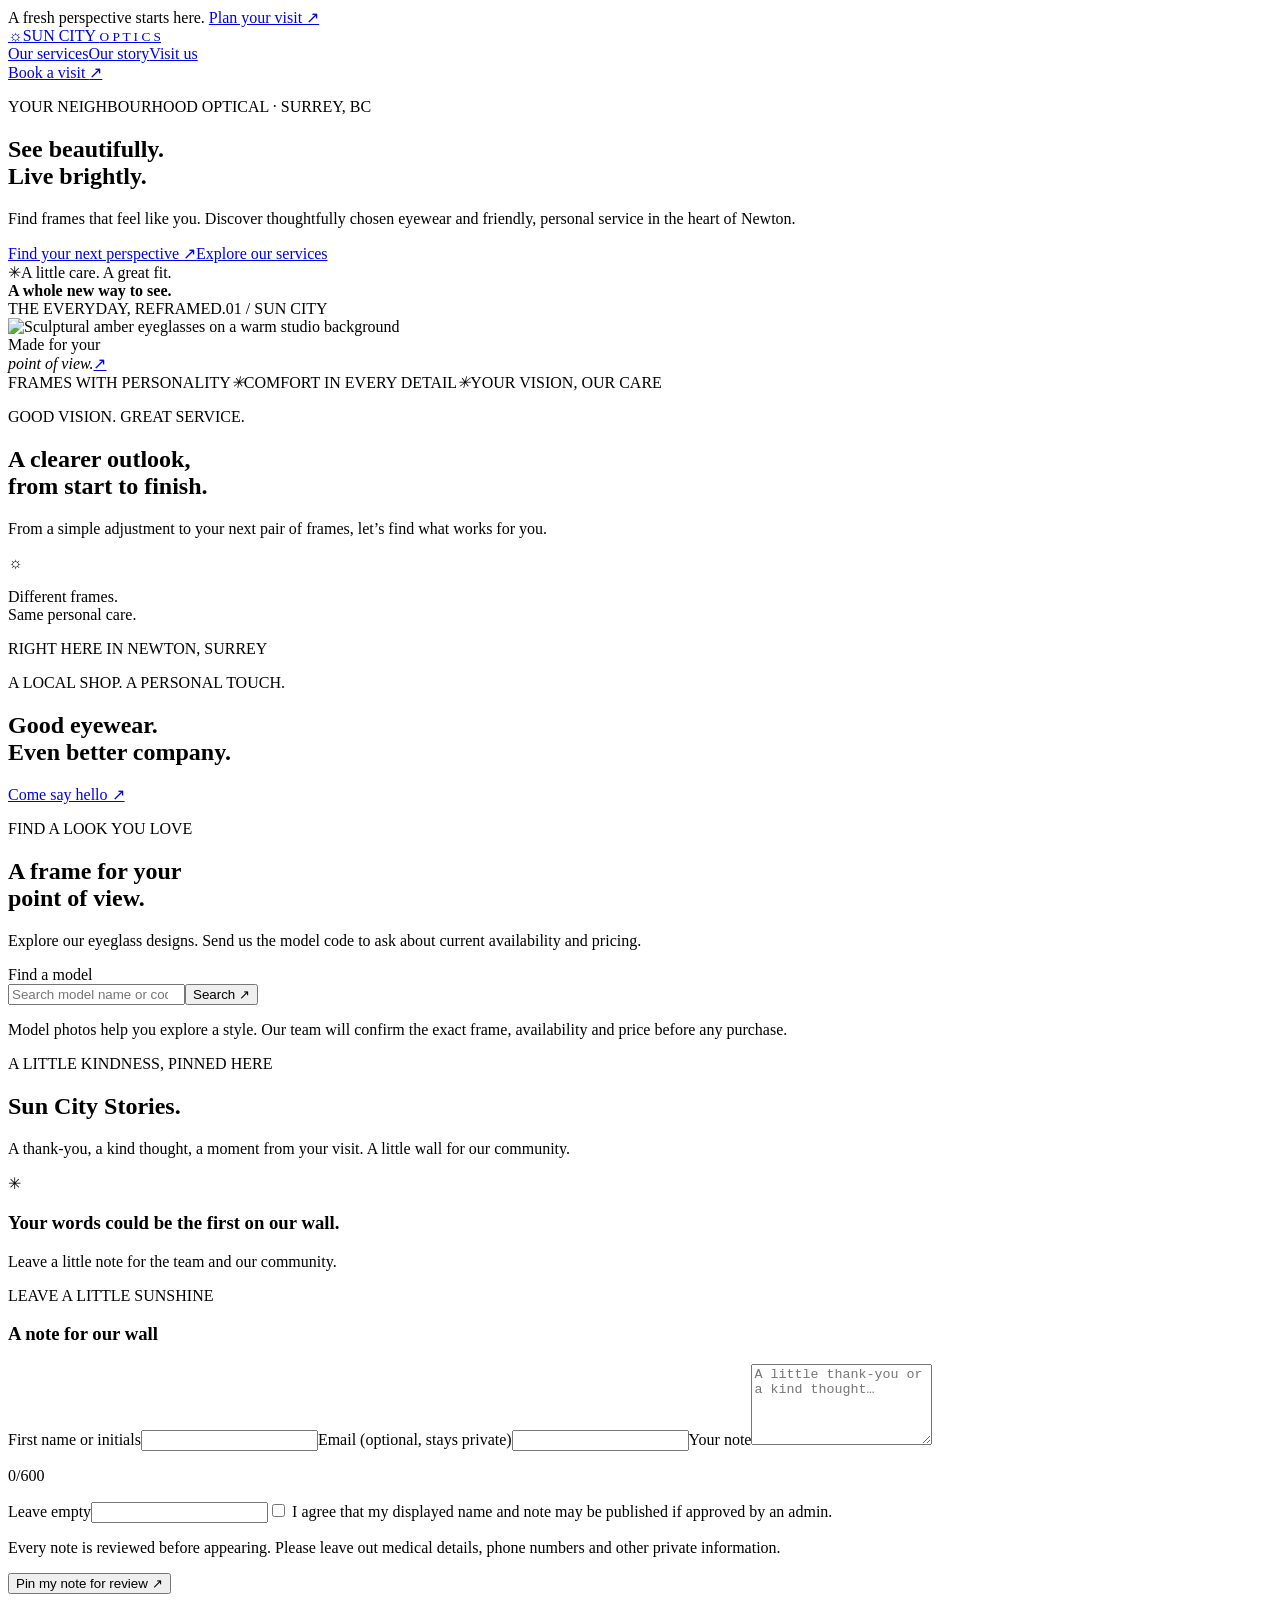
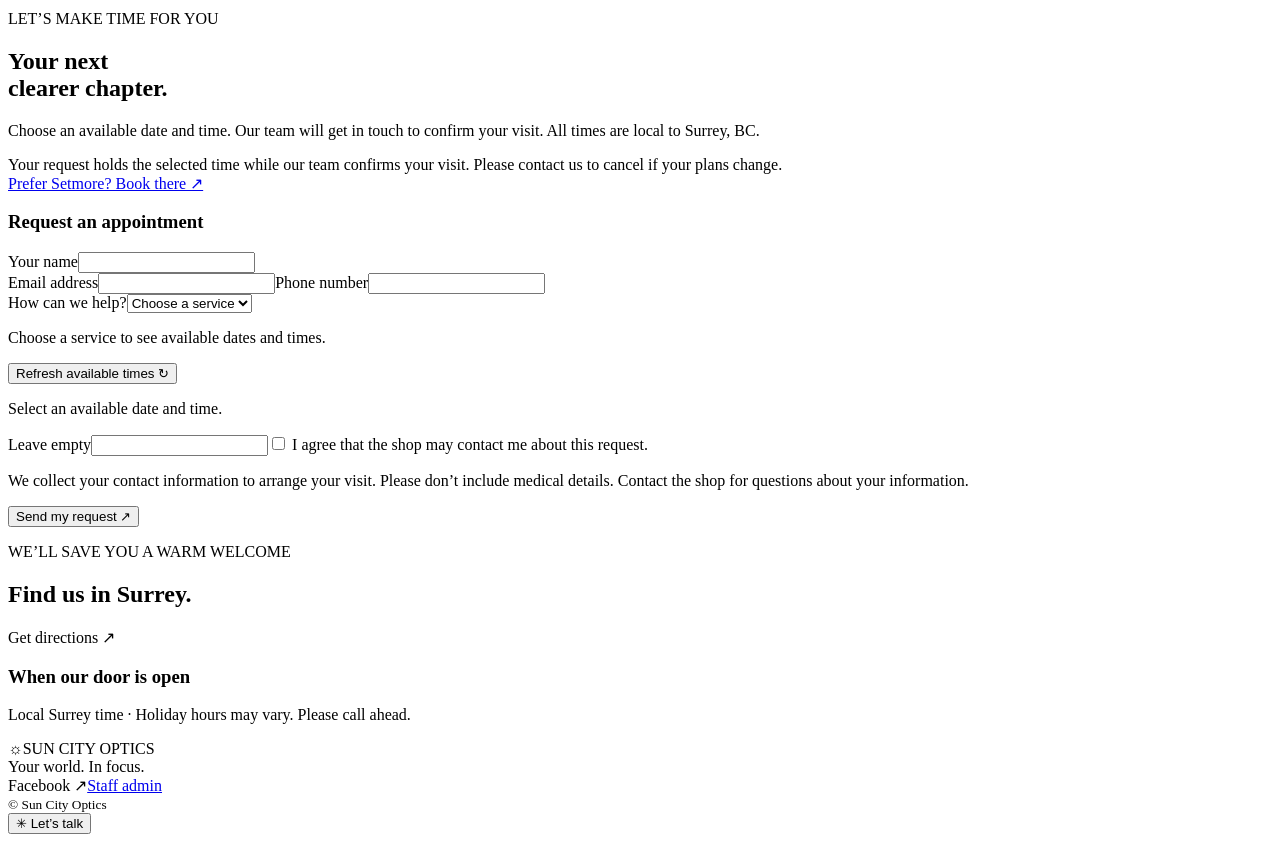
==== commit 21311cf2: "Add files via upload" ====
--- a/index.html
+++ b/index.html
@@ -1 +1 @@
-<!doctype html><html lang="en"><head><meta charset="utf-8"><meta name="viewport" content="width=device-width, initial-scale=1"><meta name="description" content="Discover eyewear, contact lens fittings and friendly service at Sun City Optics in Surrey, BC."><meta name="theme-color" content="#203f36"><title>Sun City Optics — See beautifully.</title><link rel="stylesheet" href="/suncityoptics/style.css"><script defer src="/suncityoptics/site.js"></script></head><body><div class="announcement">A fresh perspective starts here. <a href="#booking">Plan your visit ↗</a></div><header class="header"><a href="/suncityoptics/index.html" class="brand" aria-label="Sun City Optics home"><span class="brand-icon">☼</span><span>SUN CITY <small>O P T I C S</small></span></a><nav aria-label="Main navigation"><a href="#services">Our services</a><a href="#about">Our story</a><a href="#visit">Visit us</a></nav><a class="button small" href="#booking">Book a visit <span>↗</span></a></header><main><div id="designed-page"><section class="hero"><div class="hero-copy"><p class="eyebrow" data-field="eyebrow">YOUR NEIGHBOURHOOD OPTICAL · SURREY, BC</p><h1 data-field="headline">See beautifully.<br>Live brightly.</h1><p class="lead" data-field="intro">Find frames that feel like you. Discover thoughtfully chosen eyewear and friendly, personal service in the heart of Newton.</p><div class="actions"><a class="button" href="#booking">Find your next perspective ↗</a><a class="text-link" href="#services">Explore our services</a></div><div class="hero-note"><span class="tiny-sun">✳</span><span>A little care. A great fit.<br><strong>A whole new way to see.</strong></span></div></div><div class="hero-art"><div class="art-top"><span>THE EVERYDAY, REFRAMED.</span><span>01 / SUN CITY</span></div><img id="hero-image" src="/suncityoptics/eyewear.svg" alt="Sculptural amber eyeglasses on a warm studio background"><div class="art-caption"><span>Made for your<br><em>point of view.</em></span><a href="#booking" aria-label="Request an eyewear appointment">↗</a></div></div></section><div class="ribbon"><span>FRAMES WITH PERSONALITY</span><i>✳</i><span>COMFORT IN EVERY DETAIL</span><i>✳</i><span>YOUR VISION, OUR CARE</span></div><section id="services" class="section"><div class="section-title"><div><p class="eyebrow">GOOD VISION. GREAT SERVICE.</p><h2>A clearer outlook,<br>from start to finish.</h2></div><p>From a simple adjustment to your next pair of frames, let’s find what works for you.</p></div><div id="services-grid" class="service-grid"></div></section><section id="about" class="about section"><div class="about-art"><span class="sunburst">☼</span><p>Different frames.<br>Same personal care.</p><span>RIGHT HERE IN NEWTON, SURREY</span></div><div><p class="eyebrow">A LOCAL SHOP. A PERSONAL TOUCH.</p><h2>Good eyewear.<br>Even better company.</h2><p class="lead" data-field="about"></p><a class="text-link" href="#visit">Come say hello ↗</a></div></section><section id="team" class="section" hidden><p class="eyebrow">THE PEOPLE BEHIND YOUR PERSPECTIVE</p><h2>Meet your team.</h2><div id="team-grid" class="service-grid"></div></section></div><article id="word-page" class="word-page" hidden></article><section id="booking" class="booking section"><div><p class="eyebrow">LET’S MAKE TIME FOR YOU</p><h2>Your next<br>clearer chapter.</h2><p>Request a visit and our team will get in touch to confirm availability. All times are local to Surrey, BC.</p><div class="booking-note">A request is not a confirmed appointment. Please wait for the shop’s confirmation.</div><a id="setmore-link" class="text-link" href="https://suncityoptics.setmore.com/" target="_blank" rel="noopener">Prefer Setmore? Book there ↗</a></div><form id="booking-form" class="form-card"><h3>Request an appointment</h3><label>Your name<input name="name" autocomplete="name" maxlength="100" required></label><div class="form-row"><label>Email address<input type="email" name="email" autocomplete="email" required></label><label>Phone number<input name="phone" autocomplete="tel" required maxlength="40"></label></div><label>How can we help?<select name="service" id="service-select" required><option value="">Choose a service</option></select></label><div class="form-row"><label>Preferred date<input type="date" name="day" required></label><label>Preferred time<input type="time" name="time" required></label></div><label class="trap" aria-hidden="true">Leave empty<input name="website" tabindex="-1" autocomplete="off"></label><label class="check"><input type="checkbox" required> I agree that the shop may contact me about this request.</label><p class="micro">We collect your contact information to arrange your visit. Please don’t include medical details. Contact the shop for questions about your information.</p><button class="button" type="submit">Send my request ↗</button><p id="booking-result" role="status"></p></form></section><section id="visit" class="visit section"><div><p class="eyebrow">WE’LL SAVE YOU A WARM WELCOME</p><h2>Find us in Surrey.</h2><p id="shop-address"></p><div class="contact-links"><a id="shop-phone"></a><a id="shop-email"></a></div><a id="map-link" class="button light" target="_blank" rel="noopener">Get directions ↗</a></div><div><h3>When our door is open</h3><dl id="hours-list"></dl><p class="micro">Local Surrey time · Holiday hours may vary. Please call ahead.</p></div></section></main><footer><div class="brand"><span class="brand-icon">☼</span><span id="footer-name">SUN CITY OPTICS</span></div><span>Your world. In focus.</span><div><a id="facebook-link" target="_blank" rel="noopener">Facebook ↗</a><a class="admin-link" href="/suncityoptics/admin">Staff admin</a></div><small>© <span id="year"></span> Sun City Optics</small></footer><button id="chat-launcher" class="chat-launcher" aria-expanded="false" aria-controls="chat-panel">✳ <span>Let’s talk</span></button><section id="chat-panel" class="chat-panel" aria-label="Sun City chat" hidden><div class="chat-head"><div><strong>Sun City, here to help.</strong><small>Quick answers & messages to our team</small></div><button id="chat-close" class="icon-button" aria-label="Close chat">×</button></div><div class="chat-body"><p class="bubble">Hello! Looking for your next pair or planning a visit? Choose a question below.</p><div class="chat-options"><button data-question="hours">Opening hours</button><button data-question="services">Our services</button><button data-question="location">Find the shop</button><button data-question="booking">Book a visit</button></div><p id="chat-answer" class="bubble" hidden></p><button id="message-toggle" class="text-link">Leave a message for staff ↗</button><form id="message-form" hidden><p class="micro">Staff replies are by email. This is not a live chat.</p><label>Your name<input name="name" required maxlength="100"></label><label>Your email<input name="email" type="email" required></label><label>Message<textarea name="message" rows="3" maxlength="3000" required placeholder="Please don’t share medical information."></textarea></label><label class="trap" aria-hidden="true">Leave empty<input name="website" tabindex="-1"></label><button class="button" type="submit">Send message ↗</button><p id="message-result" role="status"></p></form></div></section><p id="load-error" role="alert" hidden>Unable to load current shop information. Please call +1 604 355 1337.</p></body></html>
+<!doctype html><html lang="en"><head><meta charset="utf-8"><meta name="viewport" content="width=device-width, initial-scale=1"><meta name="description" content="Discover eyewear, contact lens fittings and friendly service at Sun City Optics in Surrey, BC."><meta name="theme-color" content="#203f36"><title>Sun City Optics — See beautifully.</title><link rel="stylesheet" href="/suncityoptics/style.css"><script defer src="/suncityoptics/booking.js"></script><script defer src="/suncityoptics/stories.js"></script><script defer src="/suncityoptics/site.js"></script><script defer src="/suncityoptics/catalog.js"></script><script defer src="/suncityoptics/customer-photos.js"></script></head><body><div class="announcement">A fresh perspective starts here. <a href="#booking">Plan your visit ↗</a></div><header class="header"><a href="/suncityoptics/index.html" class="brand" aria-label="Sun City Optics home"><span class="brand-icon">☼</span><span>SUN CITY <small>O P T I C S</small></span></a><nav aria-label="Main navigation"><a href="#services">Our services</a><a href="#about">Our story</a><a href="#visit">Visit us</a></nav><a class="button small" href="#booking">Book a visit <span>↗</span></a></header><main><div id="designed-page"><section class="hero"><div class="hero-copy"><p class="eyebrow" data-field="eyebrow">YOUR NEIGHBOURHOOD OPTICAL · SURREY, BC</p><h1 data-field="headline">See beautifully.<br>Live brightly.</h1><p class="lead" data-field="intro">Find frames that feel like you. Discover thoughtfully chosen eyewear and friendly, personal service in the heart of Newton.</p><div class="actions"><a class="button" href="#booking">Find your next perspective ↗</a><a class="text-link" href="#services">Explore our services</a></div><div class="hero-note"><span class="tiny-sun">✳</span><span>A little care. A great fit.<br><strong>A whole new way to see.</strong></span></div></div><div class="hero-art"><div class="art-top"><span>THE EVERYDAY, REFRAMED.</span><span>01 / SUN CITY</span></div><img id="hero-image" src="/suncityoptics/eyewear.svg" alt="Sculptural amber eyeglasses on a warm studio background"><div class="art-caption"><span>Made for your<br><em>point of view.</em></span><a href="#booking" aria-label="Request an eyewear appointment">↗</a></div></div></section><div class="ribbon"><span>FRAMES WITH PERSONALITY</span><i>✳</i><span>COMFORT IN EVERY DETAIL</span><i>✳</i><span>YOUR VISION, OUR CARE</span></div><section id="services" class="section"><div class="section-title"><div><p class="eyebrow">GOOD VISION. GREAT SERVICE.</p><h2>A clearer outlook,<br>from start to finish.</h2></div><p>From a simple adjustment to your next pair of frames, let’s find what works for you.</p></div><div id="services-grid" class="service-grid"></div></section><section id="about" class="about section"><div class="about-art"><span class="sunburst">☼</span><p>Different frames.<br>Same personal care.</p><span>RIGHT HERE IN NEWTON, SURREY</span></div><div><p class="eyebrow">A LOCAL SHOP. A PERSONAL TOUCH.</p><h2>Good eyewear.<br>Even better company.</h2><p class="lead" data-field="about"></p><a class="text-link" href="#visit">Come say hello ↗</a></div></section><section id="team" class="section" hidden><p class="eyebrow">THE PEOPLE BEHIND YOUR PERSPECTIVE</p><h2>Meet your team.</h2><div id="team-grid" class="service-grid"></div></section></div><article id="word-page" class="word-page" hidden></article><section id="customer-moments" class="section customer-moments" hidden><div class="customer-intro"><p class="eyebrow">FRESH FRAMES. FAMILIAR FACES.</p><h2>Framed with<br>a smile.</h2><p>A little look at the people and moments that brighten Sun City Optics.</p><div class="photo-controls" aria-label="Customer slideshow controls"><button id="photo-prev" class="photo-arrow" type="button" aria-label="Previous customer photo">←</button><button id="photo-play" class="button outline" type="button">Pause slideshow</button><button id="photo-next" class="photo-arrow" type="button" aria-label="Next customer photo">→</button></div><p id="photo-counter" class="micro"></p><div id="photo-dots" class="photo-dots" aria-label="Choose a customer photo"></div></div><div class="customer-photo-frame"><div id="customer-slides" aria-live="off"></div></div></section><section id="eyeglass-models" class="section catalog-section"><div class="section-title"><div><p class="eyebrow">FIND A LOOK YOU LOVE</p><h2>A frame for your<br>point of view.</h2></div><p>Explore our eyeglass designs. Send us the model code to ask about current availability and pricing.</p></div><form id="catalog-search-form" class="catalog-search"><label for="catalog-search">Find a model</label><div><input id="catalog-search" type="search" maxlength="80" placeholder="Search model name or code, e.g. SC-001"><button class="button" type="submit">Search ↗</button></div></form><div id="catalog-grid" class="catalog-grid"></div><p id="catalog-empty" class="empty" hidden>Our team is preparing the model gallery. Ask us about the frames you’re looking for.</p><button id="more-models" class="button outline" type="button" hidden>Explore more models ↓</button><p id="catalog-status" class="micro" role="status"></p><p class="micro">Model photos help you explore a style. Our team will confirm the exact frame, availability and price before any purchase.</p></section><section id="stories" class="section stories-section"><div class="section-title"><div><p class="eyebrow">A LITTLE KINDNESS, PINNED HERE</p><h2>Sun City Stories.</h2></div><p>A thank-you, a kind thought, a moment from your visit. A little wall for our community.</p></div><div class="stories-layout"><div><div id="story-wall" class="story-wall"></div><div id="story-empty" class="story-empty"><span aria-hidden="true">✳</span><h3>Your words could be the first on our wall.</h3><p>Leave a little note for the team and our community.</p></div><button id="more-stories" class="button outline" type="button" hidden>More little stories ↓</button><p id="stories-status" role="status"></p></div><form id="story-form" class="form-card story-form"><p class="eyebrow">LEAVE A LITTLE SUNSHINE</p><h3>A note for our wall</h3><label>First name or initials<input name="name" maxlength="40" required autocomplete="given-name"></label><label>Email (optional, stays private)<input type="email" name="email" autocomplete="email" maxlength="254"></label><label>Your note<textarea id="story-note-input" name="note" rows="5" maxlength="600" required placeholder="A little thank-you or a kind thought…"></textarea></label><p id="story-count" class="micro">0/600</p><label class="trap" aria-hidden="true">Leave empty<input name="website" tabindex="-1" autocomplete="off"></label><label class="check"><input name="consent" type="checkbox" required> I agree that my displayed name and note may be published if approved by an admin.</label><p class="micro">Every note is reviewed before appearing. Please leave out medical details, phone numbers and other private information.</p><button type="submit" class="button">Pin my note for review ↗</button><p id="story-result" class="micro" role="status"></p></form></div></section><section id="booking" class="booking section"><div><p class="eyebrow">LET’S MAKE TIME FOR YOU</p><h2>Your next<br>clearer chapter.</h2><p>Choose an available date and time. Our team will get in touch to confirm your visit. All times are local to Surrey, BC.</p><div class="booking-note">Your request holds the selected time while our team confirms your visit. Please contact us to cancel if your plans change.</div><a id="setmore-link" class="text-link" href="https://suncityoptics.setmore.com/" target="_blank" rel="noopener">Prefer Setmore? Book there ↗</a></div><form id="booking-form" class="form-card"><h3>Request an appointment</h3><label>Your name<input name="name" autocomplete="name" maxlength="100" required></label><div class="form-row"><label>Email address<input type="email" name="email" autocomplete="email" required></label><label>Phone number<input name="phone" autocomplete="tel" required maxlength="40"></label></div><label>How can we help?<select name="service" id="service-select" required><option value="">Choose a service</option></select></label><div class="appointment-picker"><p id="availability-status" class="micro" role="status">Choose a service to see available dates and times.</p><div id="calendar-panel" hidden><div class="calendar-toolbar"><button type="button" id="calendar-prev" aria-label="Previous month">←</button><strong id="calendar-month"></strong><button type="button" id="calendar-next" aria-label="Next month">→</button></div><div class="calendar-weekdays" aria-hidden="true"><span>Su</span><span>Mo</span><span>Tu</span><span>We</span><span>Th</span><span>Fr</span><span>Sa</span></div><div id="calendar-days" class="calendar-days" aria-label="Available appointment dates"></div><p class="calendar-key">● Available &nbsp; ○ Grey: closed, full or past</p><h4 id="time-title"></h4><p id="calendar-hours" class="micro"></p><div id="time-slots" class="time-slots" aria-label="Available appointment times"></div></div><button id="availability-refresh" type="button" class="text-link">Refresh available times ↻</button><input type="hidden" name="day"><input type="hidden" name="time"><p id="chosen-visit" class="chosen-visit" role="status">Select an available date and time.</p></div><label class="trap" aria-hidden="true">Leave empty<input name="website" tabindex="-1" autocomplete="off"></label><label class="check"><input type="checkbox" required> I agree that the shop may contact me about this request.</label><p class="micro">We collect your contact information to arrange your visit. Please don’t include medical details. Contact the shop for questions about your information.</p><button class="button" type="submit">Send my request ↗</button><p id="booking-result" role="status"></p></form></section><section id="visit" class="visit section"><div><p class="eyebrow">WE’LL SAVE YOU A WARM WELCOME</p><h2>Find us in Surrey.</h2><p id="shop-address"></p><div class="contact-links"><a id="shop-phone"></a><a id="shop-email"></a></div><a id="map-link" class="button light" target="_blank" rel="noopener">Get directions ↗</a></div><div><h3>When our door is open</h3><dl id="hours-list"></dl><p class="micro">Local Surrey time · Holiday hours may vary. Please call ahead.</p></div></section></main><footer><div class="brand"><span class="brand-icon">☼</span><span id="footer-name">SUN CITY OPTICS</span></div><span>Your world. In focus.</span><div><a id="facebook-link" target="_blank" rel="noopener">Facebook ↗</a><a class="admin-link" href="/suncityoptics/admin">Staff admin</a></div><small>© <span id="year"></span> Sun City Optics</small></footer><button id="chat-launcher" class="chat-launcher" aria-expanded="false" aria-controls="chat-panel">✳ <span>Let’s talk</span></button><section id="chat-panel" class="chat-panel" aria-label="Sun City chat" hidden><div class="chat-head"><div><strong>Sun City, here to help.</strong><small>Quick answers & messages to our team</small></div><button id="chat-close" class="icon-button" aria-label="Close chat">×</button></div><div class="chat-body"><p class="bubble">Hello! Looking for your next pair or planning a visit? Choose a question below.</p><div class="chat-options"><button data-question="hours">Opening hours</button><button data-question="services">Our services</button><button data-question="location">Find the shop</button><button data-question="booking">Book a visit</button></div><p id="chat-answer" class="bubble" hidden></p><button id="message-toggle" class="text-link">Leave a message for staff ↗</button><form id="message-form" hidden><p class="micro">Staff replies are by email. This is not a live chat.</p><label>Your name<input name="name" required maxlength="100"></label><label>Your email<input name="email" type="email" required></label><label>Message<textarea name="message" rows="3" maxlength="3000" required placeholder="Please don’t share medical information."></textarea></label><label class="trap" aria-hidden="true">Leave empty<input name="website" tabindex="-1"></label><button class="button" type="submit">Send message ↗</button><p id="message-result" role="status"></p></form></div></section><p id="load-error" role="alert" hidden>Unable to load current shop information. Please call +1 604 355 1337.</p></body></html>
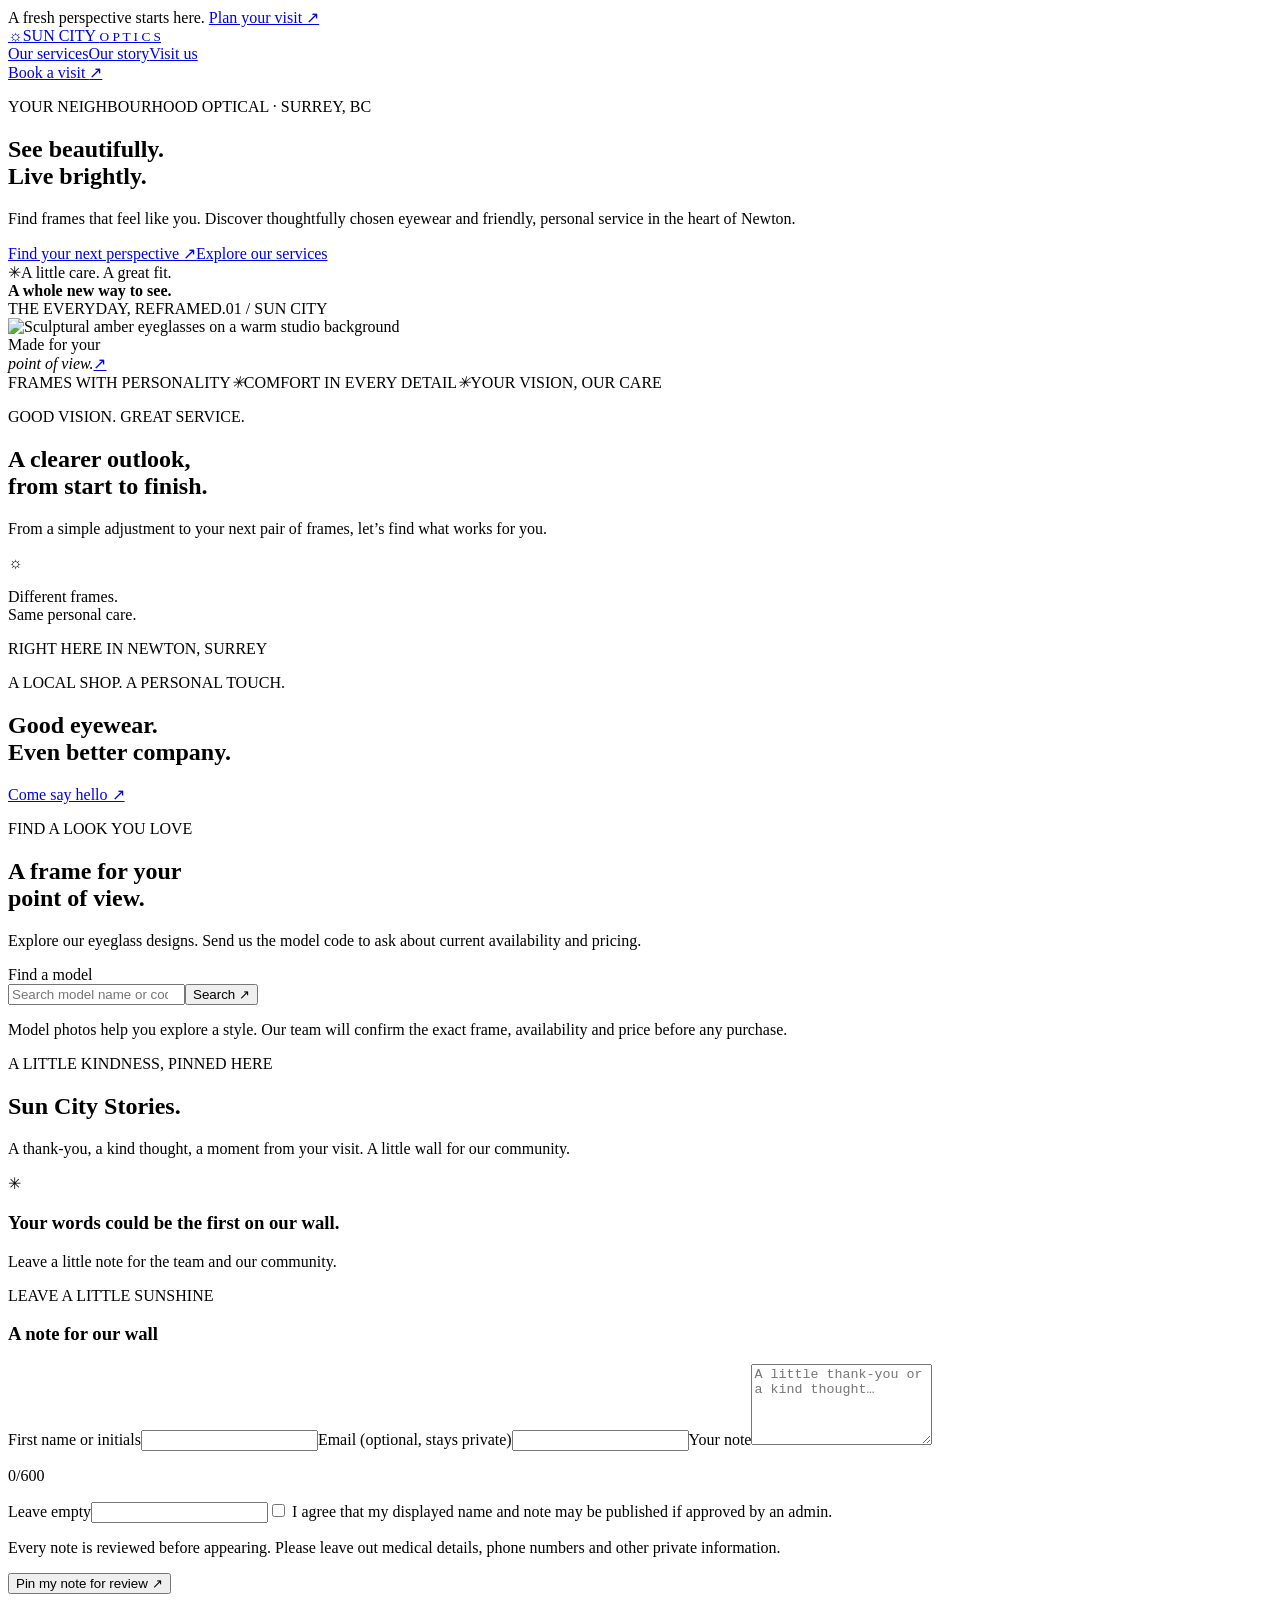
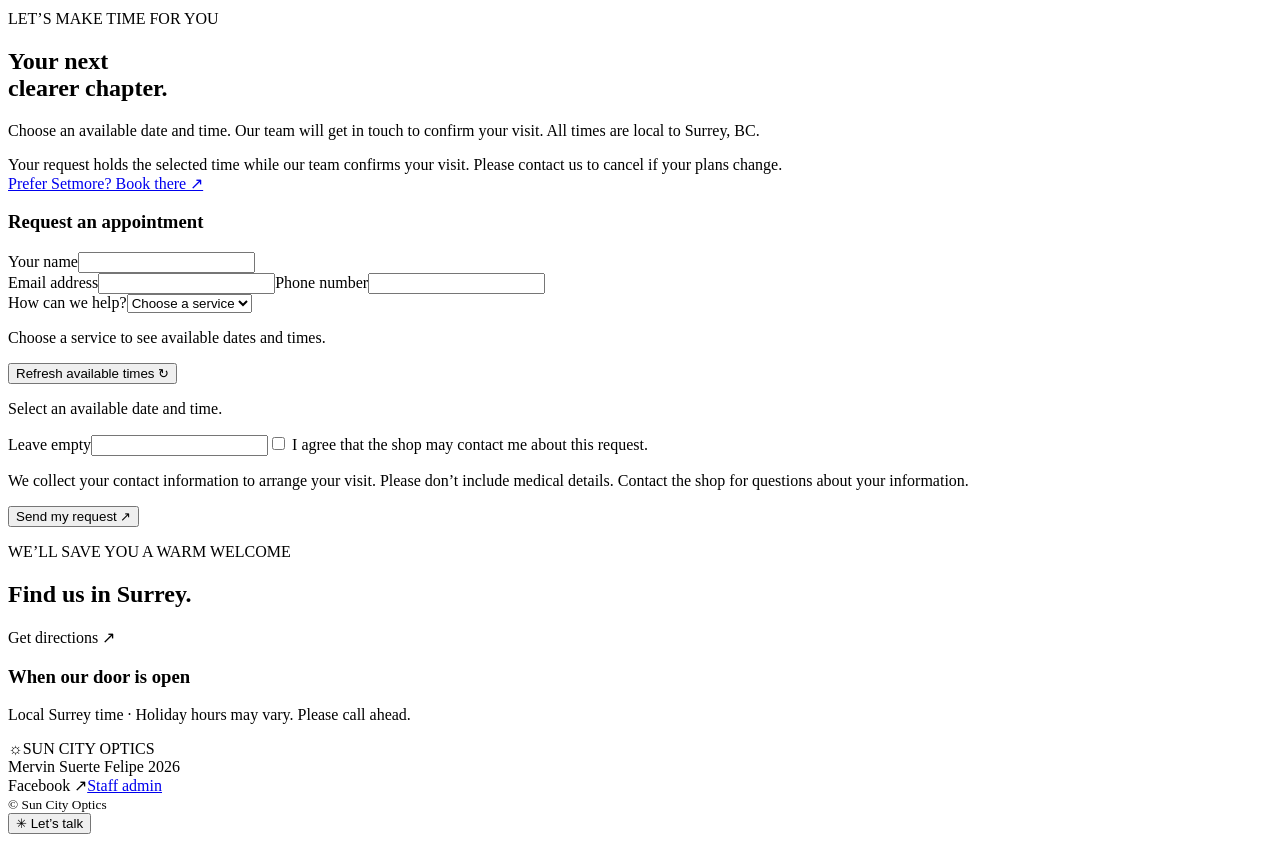
==== commit 35d99ed1: "Add files via upload" ====
--- a/index.html
+++ b/index.html
@@ -1 +1 @@
-<!doctype html><html lang="en"><head><meta charset="utf-8"><meta name="viewport" content="width=device-width, initial-scale=1"><meta name="description" content="Discover eyewear, contact lens fittings and friendly service at Sun City Optics in Surrey, BC."><meta name="theme-color" content="#203f36"><title>Sun City Optics — See beautifully.</title><link rel="stylesheet" href="/suncityoptics/style.css"><script defer src="/suncityoptics/booking.js"></script><script defer src="/suncityoptics/stories.js"></script><script defer src="/suncityoptics/site.js"></script><script defer src="/suncityoptics/catalog.js"></script><script defer src="/suncityoptics/customer-photos.js"></script></head><body><div class="announcement">A fresh perspective starts here. <a href="#booking">Plan your visit ↗</a></div><header class="header"><a href="/suncityoptics/index.html" class="brand" aria-label="Sun City Optics home"><span class="brand-icon">☼</span><span>SUN CITY <small>O P T I C S</small></span></a><nav aria-label="Main navigation"><a href="#services">Our services</a><a href="#about">Our story</a><a href="#visit">Visit us</a></nav><a class="button small" href="#booking">Book a visit <span>↗</span></a></header><main><div id="designed-page"><section class="hero"><div class="hero-copy"><p class="eyebrow" data-field="eyebrow">YOUR NEIGHBOURHOOD OPTICAL · SURREY, BC</p><h1 data-field="headline">See beautifully.<br>Live brightly.</h1><p class="lead" data-field="intro">Find frames that feel like you. Discover thoughtfully chosen eyewear and friendly, personal service in the heart of Newton.</p><div class="actions"><a class="button" href="#booking">Find your next perspective ↗</a><a class="text-link" href="#services">Explore our services</a></div><div class="hero-note"><span class="tiny-sun">✳</span><span>A little care. A great fit.<br><strong>A whole new way to see.</strong></span></div></div><div class="hero-art"><div class="art-top"><span>THE EVERYDAY, REFRAMED.</span><span>01 / SUN CITY</span></div><img id="hero-image" src="/suncityoptics/eyewear.svg" alt="Sculptural amber eyeglasses on a warm studio background"><div class="art-caption"><span>Made for your<br><em>point of view.</em></span><a href="#booking" aria-label="Request an eyewear appointment">↗</a></div></div></section><div class="ribbon"><span>FRAMES WITH PERSONALITY</span><i>✳</i><span>COMFORT IN EVERY DETAIL</span><i>✳</i><span>YOUR VISION, OUR CARE</span></div><section id="services" class="section"><div class="section-title"><div><p class="eyebrow">GOOD VISION. GREAT SERVICE.</p><h2>A clearer outlook,<br>from start to finish.</h2></div><p>From a simple adjustment to your next pair of frames, let’s find what works for you.</p></div><div id="services-grid" class="service-grid"></div></section><section id="about" class="about section"><div class="about-art"><span class="sunburst">☼</span><p>Different frames.<br>Same personal care.</p><span>RIGHT HERE IN NEWTON, SURREY</span></div><div><p class="eyebrow">A LOCAL SHOP. A PERSONAL TOUCH.</p><h2>Good eyewear.<br>Even better company.</h2><p class="lead" data-field="about"></p><a class="text-link" href="#visit">Come say hello ↗</a></div></section><section id="team" class="section" hidden><p class="eyebrow">THE PEOPLE BEHIND YOUR PERSPECTIVE</p><h2>Meet your team.</h2><div id="team-grid" class="service-grid"></div></section></div><article id="word-page" class="word-page" hidden></article><section id="customer-moments" class="section customer-moments" hidden><div class="customer-intro"><p class="eyebrow">FRESH FRAMES. FAMILIAR FACES.</p><h2>Framed with<br>a smile.</h2><p>A little look at the people and moments that brighten Sun City Optics.</p><div class="photo-controls" aria-label="Customer slideshow controls"><button id="photo-prev" class="photo-arrow" type="button" aria-label="Previous customer photo">←</button><button id="photo-play" class="button outline" type="button">Pause slideshow</button><button id="photo-next" class="photo-arrow" type="button" aria-label="Next customer photo">→</button></div><p id="photo-counter" class="micro"></p><div id="photo-dots" class="photo-dots" aria-label="Choose a customer photo"></div></div><div class="customer-photo-frame"><div id="customer-slides" aria-live="off"></div></div></section><section id="eyeglass-models" class="section catalog-section"><div class="section-title"><div><p class="eyebrow">FIND A LOOK YOU LOVE</p><h2>A frame for your<br>point of view.</h2></div><p>Explore our eyeglass designs. Send us the model code to ask about current availability and pricing.</p></div><form id="catalog-search-form" class="catalog-search"><label for="catalog-search">Find a model</label><div><input id="catalog-search" type="search" maxlength="80" placeholder="Search model name or code, e.g. SC-001"><button class="button" type="submit">Search ↗</button></div></form><div id="catalog-grid" class="catalog-grid"></div><p id="catalog-empty" class="empty" hidden>Our team is preparing the model gallery. Ask us about the frames you’re looking for.</p><button id="more-models" class="button outline" type="button" hidden>Explore more models ↓</button><p id="catalog-status" class="micro" role="status"></p><p class="micro">Model photos help you explore a style. Our team will confirm the exact frame, availability and price before any purchase.</p></section><section id="stories" class="section stories-section"><div class="section-title"><div><p class="eyebrow">A LITTLE KINDNESS, PINNED HERE</p><h2>Sun City Stories.</h2></div><p>A thank-you, a kind thought, a moment from your visit. A little wall for our community.</p></div><div class="stories-layout"><div><div id="story-wall" class="story-wall"></div><div id="story-empty" class="story-empty"><span aria-hidden="true">✳</span><h3>Your words could be the first on our wall.</h3><p>Leave a little note for the team and our community.</p></div><button id="more-stories" class="button outline" type="button" hidden>More little stories ↓</button><p id="stories-status" role="status"></p></div><form id="story-form" class="form-card story-form"><p class="eyebrow">LEAVE A LITTLE SUNSHINE</p><h3>A note for our wall</h3><label>First name or initials<input name="name" maxlength="40" required autocomplete="given-name"></label><label>Email (optional, stays private)<input type="email" name="email" autocomplete="email" maxlength="254"></label><label>Your note<textarea id="story-note-input" name="note" rows="5" maxlength="600" required placeholder="A little thank-you or a kind thought…"></textarea></label><p id="story-count" class="micro">0/600</p><label class="trap" aria-hidden="true">Leave empty<input name="website" tabindex="-1" autocomplete="off"></label><label class="check"><input name="consent" type="checkbox" required> I agree that my displayed name and note may be published if approved by an admin.</label><p class="micro">Every note is reviewed before appearing. Please leave out medical details, phone numbers and other private information.</p><button type="submit" class="button">Pin my note for review ↗</button><p id="story-result" class="micro" role="status"></p></form></div></section><section id="booking" class="booking section"><div><p class="eyebrow">LET’S MAKE TIME FOR YOU</p><h2>Your next<br>clearer chapter.</h2><p>Choose an available date and time. Our team will get in touch to confirm your visit. All times are local to Surrey, BC.</p><div class="booking-note">Your request holds the selected time while our team confirms your visit. Please contact us to cancel if your plans change.</div><a id="setmore-link" class="text-link" href="https://suncityoptics.setmore.com/" target="_blank" rel="noopener">Prefer Setmore? Book there ↗</a></div><form id="booking-form" class="form-card"><h3>Request an appointment</h3><label>Your name<input name="name" autocomplete="name" maxlength="100" required></label><div class="form-row"><label>Email address<input type="email" name="email" autocomplete="email" required></label><label>Phone number<input name="phone" autocomplete="tel" required maxlength="40"></label></div><label>How can we help?<select name="service" id="service-select" required><option value="">Choose a service</option></select></label><div class="appointment-picker"><p id="availability-status" class="micro" role="status">Choose a service to see available dates and times.</p><div id="calendar-panel" hidden><div class="calendar-toolbar"><button type="button" id="calendar-prev" aria-label="Previous month">←</button><strong id="calendar-month"></strong><button type="button" id="calendar-next" aria-label="Next month">→</button></div><div class="calendar-weekdays" aria-hidden="true"><span>Su</span><span>Mo</span><span>Tu</span><span>We</span><span>Th</span><span>Fr</span><span>Sa</span></div><div id="calendar-days" class="calendar-days" aria-label="Available appointment dates"></div><p class="calendar-key">● Available &nbsp; ○ Grey: closed, full or past</p><h4 id="time-title"></h4><p id="calendar-hours" class="micro"></p><div id="time-slots" class="time-slots" aria-label="Available appointment times"></div></div><button id="availability-refresh" type="button" class="text-link">Refresh available times ↻</button><input type="hidden" name="day"><input type="hidden" name="time"><p id="chosen-visit" class="chosen-visit" role="status">Select an available date and time.</p></div><label class="trap" aria-hidden="true">Leave empty<input name="website" tabindex="-1" autocomplete="off"></label><label class="check"><input type="checkbox" required> I agree that the shop may contact me about this request.</label><p class="micro">We collect your contact information to arrange your visit. Please don’t include medical details. Contact the shop for questions about your information.</p><button class="button" type="submit">Send my request ↗</button><p id="booking-result" role="status"></p></form></section><section id="visit" class="visit section"><div><p class="eyebrow">WE’LL SAVE YOU A WARM WELCOME</p><h2>Find us in Surrey.</h2><p id="shop-address"></p><div class="contact-links"><a id="shop-phone"></a><a id="shop-email"></a></div><a id="map-link" class="button light" target="_blank" rel="noopener">Get directions ↗</a></div><div><h3>When our door is open</h3><dl id="hours-list"></dl><p class="micro">Local Surrey time · Holiday hours may vary. Please call ahead.</p></div></section></main><footer><div class="brand"><span class="brand-icon">☼</span><span id="footer-name">SUN CITY OPTICS</span></div><span>Your world. In focus.</span><div><a id="facebook-link" target="_blank" rel="noopener">Facebook ↗</a><a class="admin-link" href="/suncityoptics/admin">Staff admin</a></div><small>© <span id="year"></span> Sun City Optics</small></footer><button id="chat-launcher" class="chat-launcher" aria-expanded="false" aria-controls="chat-panel">✳ <span>Let’s talk</span></button><section id="chat-panel" class="chat-panel" aria-label="Sun City chat" hidden><div class="chat-head"><div><strong>Sun City, here to help.</strong><small>Quick answers & messages to our team</small></div><button id="chat-close" class="icon-button" aria-label="Close chat">×</button></div><div class="chat-body"><p class="bubble">Hello! Looking for your next pair or planning a visit? Choose a question below.</p><div class="chat-options"><button data-question="hours">Opening hours</button><button data-question="services">Our services</button><button data-question="location">Find the shop</button><button data-question="booking">Book a visit</button></div><p id="chat-answer" class="bubble" hidden></p><button id="message-toggle" class="text-link">Leave a message for staff ↗</button><form id="message-form" hidden><p class="micro">Staff replies are by email. This is not a live chat.</p><label>Your name<input name="name" required maxlength="100"></label><label>Your email<input name="email" type="email" required></label><label>Message<textarea name="message" rows="3" maxlength="3000" required placeholder="Please don’t share medical information."></textarea></label><label class="trap" aria-hidden="true">Leave empty<input name="website" tabindex="-1"></label><button class="button" type="submit">Send message ↗</button><p id="message-result" role="status"></p></form></div></section><p id="load-error" role="alert" hidden>Unable to load current shop information. Please call +1 604 355 1337.</p></body></html>
+<!doctype html><html lang="en"><head><meta charset="utf-8"><meta name="viewport" content="width=device-width, initial-scale=1"><meta name="description" content="Discover eyewear, contact lens fittings and friendly service at Sun City Optics in Surrey, BC."><meta name="theme-color" content="#203f36"><title>Sun City Optics — See beautifully.</title><link rel="stylesheet" href="/suncityoptics/style.css"><script defer src="/suncityoptics/booking.js"></script><script defer src="/suncityoptics/stories.js"></script><script defer src="/suncityoptics/site.js"></script><script defer src="/suncityoptics/catalog.js"></script><script defer src="/suncityoptics/customer-photos.js"></script></head><body><div class="announcement">A fresh perspective starts here. <a href="#booking">Plan your visit ↗</a></div><header class="header"><a href="/suncityoptics/index.html" class="brand" aria-label="Sun City Optics home"><span class="brand-icon">☼</span><span>SUN CITY <small>O P T I C S</small></span></a><nav aria-label="Main navigation"><a href="#services">Our services</a><a href="#about">Our story</a><a href="#visit">Visit us</a></nav><a class="button small" href="#booking">Book a visit <span>↗</span></a></header><main><div id="designed-page"><section class="hero"><div class="hero-copy"><p class="eyebrow" data-field="eyebrow">YOUR NEIGHBOURHOOD OPTICAL · SURREY, BC</p><h1 data-field="headline">See beautifully.<br>Live brightly.</h1><p class="lead" data-field="intro">Find frames that feel like you. Discover thoughtfully chosen eyewear and friendly, personal service in the heart of Newton.</p><div class="actions"><a class="button" href="#booking">Find your next perspective ↗</a><a class="text-link" href="#services">Explore our services</a></div><div class="hero-note"><span class="tiny-sun">✳</span><span>A little care. A great fit.<br><strong>A whole new way to see.</strong></span></div></div><div class="hero-art"><div class="art-top"><span>THE EVERYDAY, REFRAMED.</span><span>01 / SUN CITY</span></div><img id="hero-image" src="/suncityoptics/eyewear.svg" alt="Sculptural amber eyeglasses on a warm studio background"><div class="art-caption"><span>Made for your<br><em>point of view.</em></span><a href="#booking" aria-label="Request an eyewear appointment">↗</a></div></div></section><div class="ribbon"><span>FRAMES WITH PERSONALITY</span><i>✳</i><span>COMFORT IN EVERY DETAIL</span><i>✳</i><span>YOUR VISION, OUR CARE</span></div><section id="services" class="section"><div class="section-title"><div><p class="eyebrow">GOOD VISION. GREAT SERVICE.</p><h2>A clearer outlook,<br>from start to finish.</h2></div><p>From a simple adjustment to your next pair of frames, let’s find what works for you.</p></div><div id="services-grid" class="service-grid"></div></section><section id="about" class="about section"><div class="about-art"><span class="sunburst">☼</span><p>Different frames.<br>Same personal care.</p><span>RIGHT HERE IN NEWTON, SURREY</span></div><div><p class="eyebrow">A LOCAL SHOP. A PERSONAL TOUCH.</p><h2>Good eyewear.<br>Even better company.</h2><p class="lead" data-field="about"></p><a class="text-link" href="#visit">Come say hello ↗</a></div></section><section id="team" class="section" hidden><p class="eyebrow">THE PEOPLE BEHIND YOUR PERSPECTIVE</p><h2>Meet your team.</h2><div id="team-grid" class="service-grid"></div></section></div><article id="word-page" class="word-page" hidden></article><section id="customer-moments" class="section customer-moments" hidden><div class="customer-intro"><p class="eyebrow">FRESH FRAMES. FAMILIAR FACES.</p><h2>Framed with<br>a smile.</h2><p>A little look at the people and moments that brighten Sun City Optics.</p><div class="photo-controls" aria-label="Customer slideshow controls"><button id="photo-prev" class="photo-arrow" type="button" aria-label="Previous customer photo">←</button><button id="photo-play" class="button outline" type="button">Pause slideshow</button><button id="photo-next" class="photo-arrow" type="button" aria-label="Next customer photo">→</button></div><p id="photo-counter" class="micro"></p><div id="photo-dots" class="photo-dots" aria-label="Choose a customer photo"></div></div><div class="customer-photo-frame"><div id="customer-slides" aria-live="off"></div></div></section><section id="eyeglass-models" class="section catalog-section"><div class="section-title"><div><p class="eyebrow">FIND A LOOK YOU LOVE</p><h2>A frame for your<br>point of view.</h2></div><p>Explore our eyeglass designs. Send us the model code to ask about current availability and pricing.</p></div><form id="catalog-search-form" class="catalog-search"><label for="catalog-search">Find a model</label><div><input id="catalog-search" type="search" maxlength="80" placeholder="Search model name or code, e.g. SC-001"><button class="button" type="submit">Search ↗</button></div></form><div id="catalog-grid" class="catalog-grid"></div><p id="catalog-empty" class="empty" hidden>Our team is preparing the model gallery. Ask us about the frames you’re looking for.</p><button id="more-models" class="button outline" type="button" hidden>Explore more models ↓</button><p id="catalog-status" class="micro" role="status"></p><p class="micro">Model photos help you explore a style. Our team will confirm the exact frame, availability and price before any purchase.</p></section><section id="stories" class="section stories-section"><div class="section-title"><div><p class="eyebrow">A LITTLE KINDNESS, PINNED HERE</p><h2>Sun City Stories.</h2></div><p>A thank-you, a kind thought, a moment from your visit. A little wall for our community.</p></div><div class="stories-layout"><div><div id="story-wall" class="story-wall"></div><div id="story-empty" class="story-empty"><span aria-hidden="true">✳</span><h3>Your words could be the first on our wall.</h3><p>Leave a little note for the team and our community.</p></div><button id="more-stories" class="button outline" type="button" hidden>More little stories ↓</button><p id="stories-status" role="status"></p></div><form id="story-form" class="form-card story-form"><p class="eyebrow">LEAVE A LITTLE SUNSHINE</p><h3>A note for our wall</h3><label>First name or initials<input name="name" maxlength="40" required autocomplete="given-name"></label><label>Email (optional, stays private)<input type="email" name="email" autocomplete="email" maxlength="254"></label><label>Your note<textarea id="story-note-input" name="note" rows="5" maxlength="600" required placeholder="A little thank-you or a kind thought…"></textarea></label><p id="story-count" class="micro">0/600</p><label class="trap" aria-hidden="true">Leave empty<input name="website" tabindex="-1" autocomplete="off"></label><label class="check"><input name="consent" type="checkbox" required> I agree that my displayed name and note may be published if approved by an admin.</label><p class="micro">Every note is reviewed before appearing. Please leave out medical details, phone numbers and other private information.</p><button type="submit" class="button">Pin my note for review ↗</button><p id="story-result" class="micro" role="status"></p></form></div></section><section id="booking" class="booking section"><div><p class="eyebrow">LET’S MAKE TIME FOR YOU</p><h2>Your next<br>clearer chapter.</h2><p>Choose an available date and time. Our team will get in touch to confirm your visit. All times are local to Surrey, BC.</p><div class="booking-note">Your request holds the selected time while our team confirms your visit. Please contact us to cancel if your plans change.</div><a id="setmore-link" class="text-link" href="https://suncityoptics.setmore.com/" target="_blank" rel="noopener">Prefer Setmore? Book there ↗</a></div><form id="booking-form" class="form-card"><h3>Request an appointment</h3><label>Your name<input name="name" autocomplete="name" maxlength="100" required></label><div class="form-row"><label>Email address<input type="email" name="email" autocomplete="email" required></label><label>Phone number<input name="phone" autocomplete="tel" required maxlength="40"></label></div><label>How can we help?<select name="service" id="service-select" required><option value="">Choose a service</option></select></label><div class="appointment-picker"><p id="availability-status" class="micro" role="status">Choose a service to see available dates and times.</p><div id="calendar-panel" hidden><div class="calendar-toolbar"><button type="button" id="calendar-prev" aria-label="Previous month">←</button><strong id="calendar-month"></strong><button type="button" id="calendar-next" aria-label="Next month">→</button></div><div class="calendar-weekdays" aria-hidden="true"><span>Su</span><span>Mo</span><span>Tu</span><span>We</span><span>Th</span><span>Fr</span><span>Sa</span></div><div id="calendar-days" class="calendar-days" aria-label="Available appointment dates"></div><p class="calendar-key">● Available &nbsp; ○ Grey: closed, full or past</p><h4 id="time-title"></h4><p id="calendar-hours" class="micro"></p><div id="time-slots" class="time-slots" aria-label="Available appointment times"></div></div><button id="availability-refresh" type="button" class="text-link">Refresh available times ↻</button><input type="hidden" name="day"><input type="hidden" name="time"><p id="chosen-visit" class="chosen-visit" role="status">Select an available date and time.</p></div><label class="trap" aria-hidden="true">Leave empty<input name="website" tabindex="-1" autocomplete="off"></label><label class="check"><input type="checkbox" required> I agree that the shop may contact me about this request.</label><p class="micro">We collect your contact information to arrange your visit. Please don’t include medical details. Contact the shop for questions about your information.</p><button class="button" type="submit">Send my request ↗</button><p id="booking-result" role="status"></p></form></section><section id="visit" class="visit section"><div><p class="eyebrow">WE’LL SAVE YOU A WARM WELCOME</p><h2>Find us in Surrey.</h2><p id="shop-address"></p><div class="contact-links"><a id="shop-phone"></a><a id="shop-email"></a></div><a id="map-link" class="button light" target="_blank" rel="noopener">Get directions ↗</a></div><div><h3>When our door is open</h3><dl id="hours-list"></dl><p class="micro">Local Surrey time · Holiday hours may vary. Please call ahead.</p></div></section></main><footer><div class="brand"><span class="brand-icon">☼</span><span id="footer-name">SUN CITY OPTICS</span></div><span>Mervin Suerte Felipe 2026</span><div><a id="facebook-link" target="_blank" rel="noopener">Facebook ↗</a><a class="admin-link" href="/suncityoptics/admin">Staff admin</a></div><small>© <span id="year"></span> Sun City Optics</small></footer><button id="chat-launcher" class="chat-launcher" aria-expanded="false" aria-controls="chat-panel">✳ <span>Let’s talk</span></button><section id="chat-panel" class="chat-panel" aria-label="Sun City chat" hidden><div class="chat-head"><div><strong>Sun City, here to help.</strong><small>Quick answers & messages to our team</small></div><button id="chat-close" class="icon-button" aria-label="Close chat">×</button></div><div class="chat-body"><p class="bubble">Hello! Looking for your next pair or planning a visit? Choose a question below.</p><div class="chat-options"><button data-question="hours">Opening hours</button><button data-question="services">Our services</button><button data-question="location">Find the shop</button><button data-question="booking">Book a visit</button></div><p id="chat-answer" class="bubble" hidden></p><button id="message-toggle" class="text-link">Leave a message for staff ↗</button><form id="message-form" hidden><p class="micro">Staff replies are by email. This is not a live chat.</p><label>Your name<input name="name" required maxlength="100"></label><label>Your email<input name="email" type="email" required></label><label>Message<textarea name="message" rows="3" maxlength="3000" required placeholder="Please don’t share medical information."></textarea></label><label class="trap" aria-hidden="true">Leave empty<input name="website" tabindex="-1"></label><button class="button" type="submit">Send message ↗</button><p id="message-result" role="status"></p></form></div></section><p id="load-error" role="alert" hidden>Unable to load current shop information. Please call +1 604 355 1337.</p></body></html>
